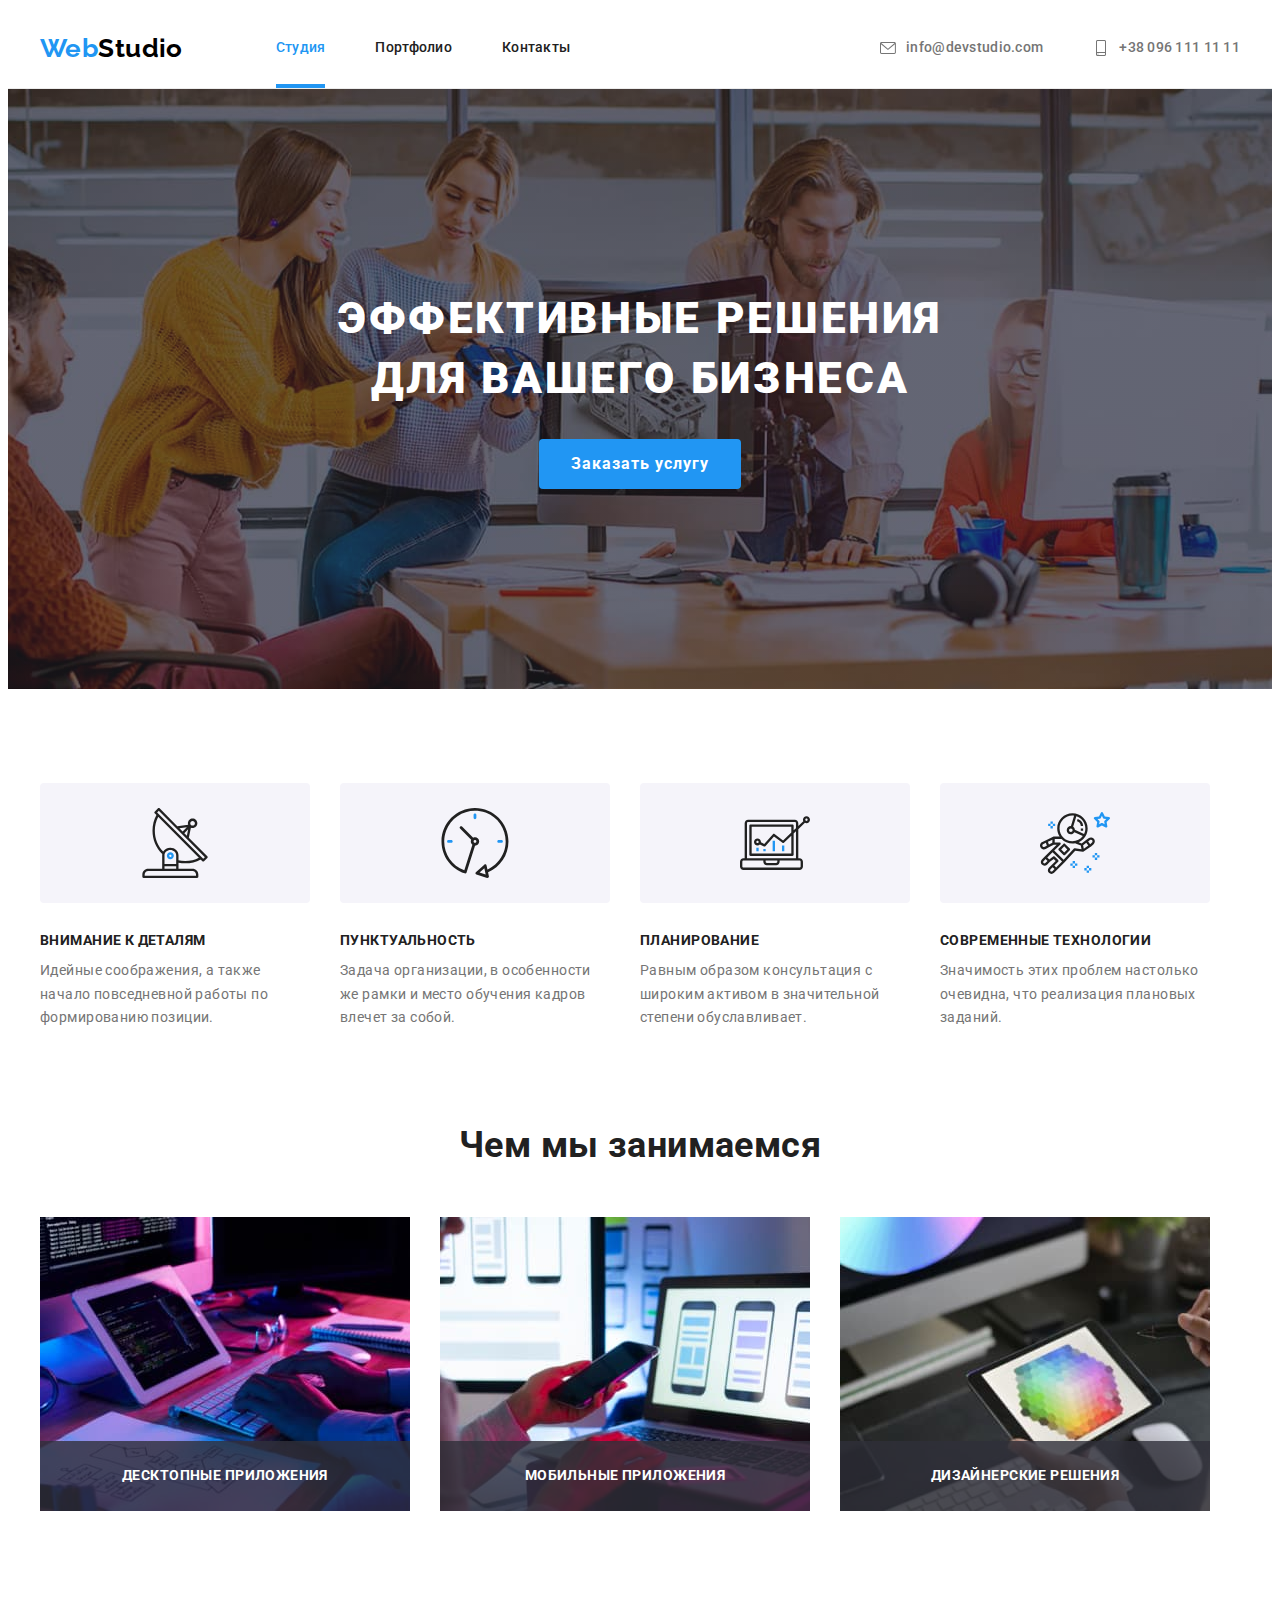
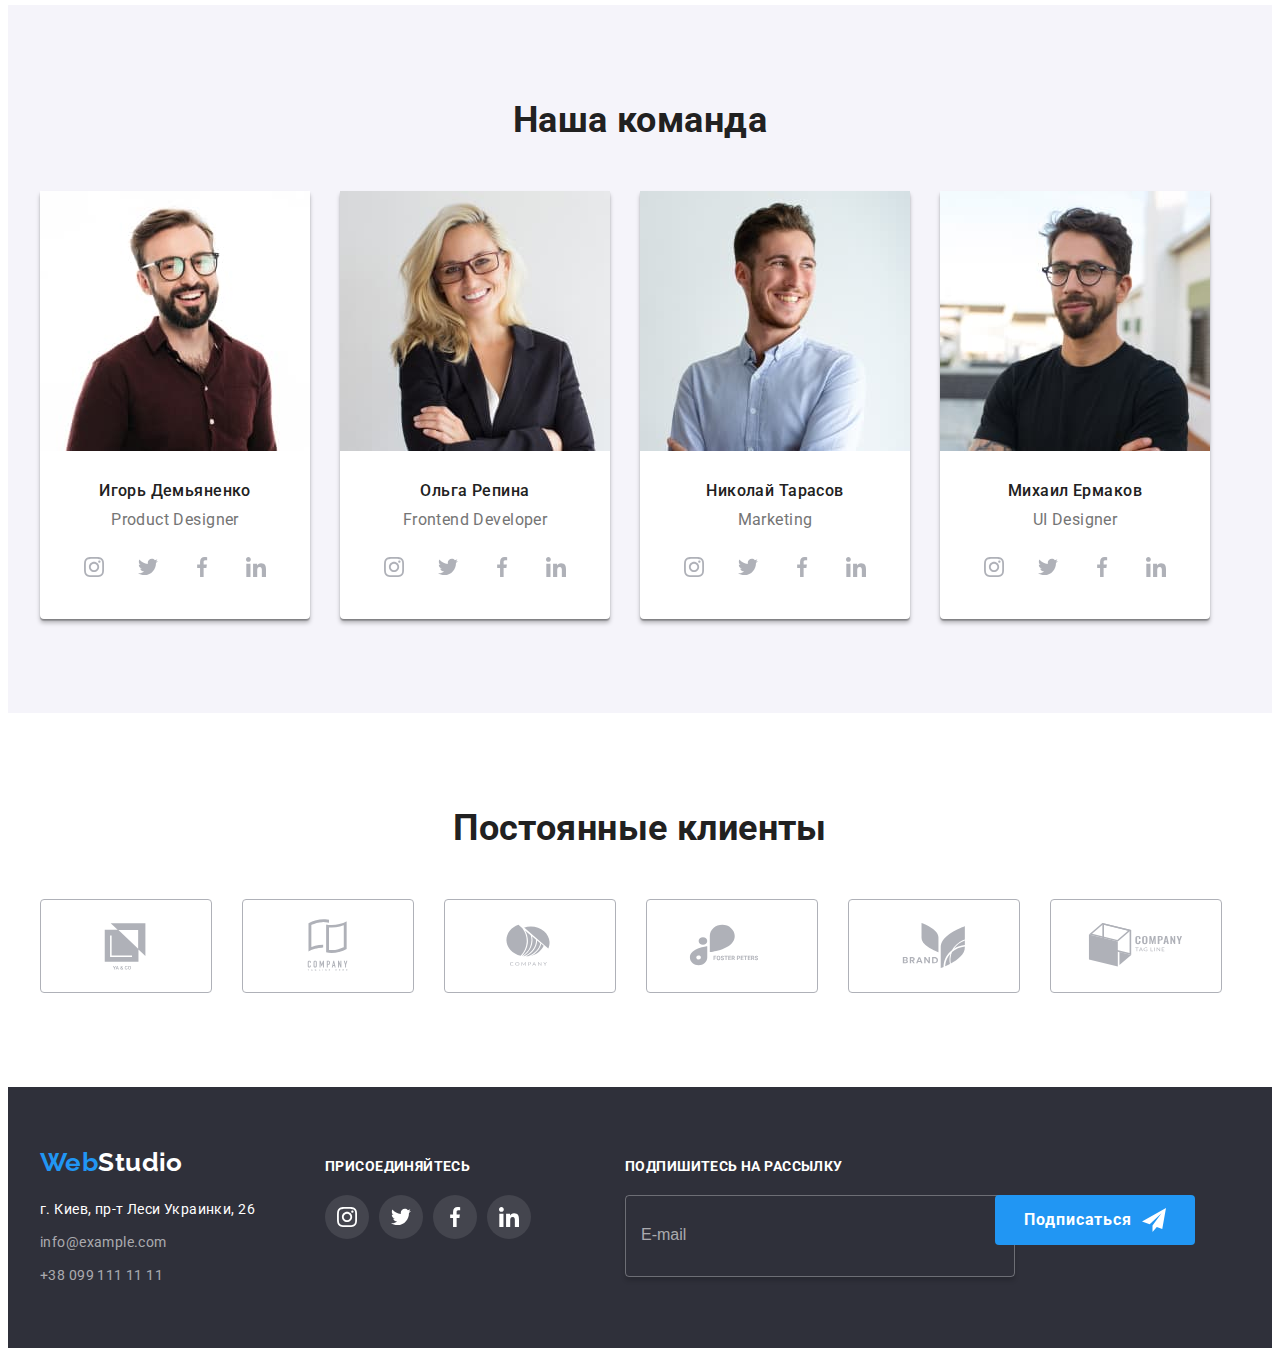
==== index.html @ 40274f31 "Initial commit" ====
<!DOCTYPE html>
<html lang="ru">
  <head>
    <meta charset="UTF-8" />
    <meta http-equiv="X-UA-Compatible" content="IE=edge" />
    <meta name="goit-markup-hw-01" content="homework goit-markup-hw-01" />
    <title>WEBСтудия</title>
    <link rel="preconnect" href="https://fonts.googleapis.com" />
    <link rel="preconnect" href="https://fonts.gstatic.com" crossorigin />
    <link
      rel="stylesheet"
      href="https://cdnjs.cloudflare.com/ajax/libs/modern-normalize/1.1.0/modern-normalize.min.css"
      integrity="sha512-wpPYUAdjBVSE4KJnH1VR1HeZfpl1ub8YT/NKx4PuQ5NmX2tKuGu6U/JRp5y+Y8XG2tV+wKQpNHVUX03MfMFn9Q=="
      crossorigin="anonymous"
      referrerpolicy="no-referrer"
    />
    <link
      href="https://fonts.googleapis.com/css2?family=Raleway:wght@700&family=Roboto:wght@400;500;700;900&display=swap"
      rel="stylesheet"
    />
    <link rel="stylesheet" href="./css/styles.css" />
  </head>

  <body>
    <header class="header page-header--fixed" data-page-header>
      <div class="container">
        <!--navigation link-->
        <nav class="header-nav">
          <a href="./index.html" lang="en" class="brand-link link">
            <span class="brand-text-onehalf">Web</span><span class="brand-text-twohalf">Studio</span>
          </a>
          <ul class="header-list list">
            <li class="header-item">
              <a href="./index.html" class="header-link header-currentlink link">Студия</a>
            </li>
            <li class="header-item">
              <a href="./portfolio.html" class="header-link link">Портфолио</a>
            </li>
            <li class="header-item"><a href="" class="header-link link">Контакты</a></li>
          </ul>
        </nav>
        <ul class="header-contacts-list list">
          <li class="header-contacts-item">
            <a href="mailto:info@devstudio.com" class="header-contact link">
              <svg class="header-contact-icon">
                <use href="./images/icons.svg#icon-envelope"></use>
              </svg>
              info@devstudio.com
            </a>
          </li>
          <li class="header-contacts-item">
            <a href="tel:+380961111111" class="header-contact link"
              ><svg class="header-contact-icon">
                <use href="./images/icons.svg#icon-smartphone"></use>
              </svg>
              +38 096 111 11 11
            </a>
          </li>
        </ul>
      </div>
    </header>

    <main>
      <section class="tagline section">
        <div class="container">
          <h1 class="tagline-title">Эффективные решения для вашего бизнеса</h1>
          <button type="button" class="tagline-btn btn-fixed" data-modal-open>Заказать услугу</button>
        </div>
      </section>
      <section class="strengths section">
        <div class="container">
          <h2 hidden class="strengths-title visually-hidden">Наши качества</h2>
          <ul class="strengths-list list">
            <li class="strengths-item">
              <div class="strengths-accent">
                <svg class="strenghts-icon">
                  <use href="./images/icons.svg#icon-antenna"></use>
                </svg>
              </div>
              <h3 class="strengths-item-title">Внимание к деталям</h3>
              <p class="strengths-item-text">
                Идейные соображения, а также начало повседневной работы по формированию позиции.
              </p>
            </li>
            <li class="strengths-item">
              <div class="strengths-accent">
                <svg class="strenghts-icon">
                  <use href="./images/icons.svg#icon-clock"></use>
                </svg>
              </div>
              <h3 class="strengths-item-title">Пунктуальность</h3>
              <p class="strengths-item-text">
                Задача организации, в особенности же рамки и место обучения кадров влечет за собой.
              </p>
            </li>
            <li class="strengths-item">
              <div class="strengths-accent">
                <svg class="strenghts-icon">
                  <use href="./images/icons.svg#icon-diagram"></use>
                </svg>
              </div>
              <h3 class="strengths-item-title">Планирование</h3>
              <p class="strengths-item-text">
                Равным образом консультация с широким активом в значительной степени обуславливает.
              </p>
            </li>
            <li class="strengths-item">
              <div class="strengths-accent">
                <svg class="strenghts-icon">
                  <use href="./images/icons.svg#icon-astronaut"></use>
                </svg>
              </div>
              <h3 class="strengths-item-title">Современные технологии</h3>
              <p class="strengths-item-text">
                Значимость этих проблем настолько очевидна, что реализация плановых заданий.
              </p>
            </li>
          </ul>
        </div>
      </section>
      <section class="about section">
        <div class="container">
          <h2 class="about-title">Чем мы занимаемся</h2>
          <ul class="about-list list">
            <li class="about-item">
              <img
                src="./images/work-img-1.jpg"
                alt="Пример нашего проекта"
                width="370"
                height="294"
              />
              <p class="about-item-title">Десктопные приложения</p>
            </li>
            <li class="about-item">
              <img
                src="./images/work-img-2.jpg"
                alt="Пример нашего проекта"
                width="370"
                height="294"
              />
              <p class="about-item-title">Мобильные приложения</p>
            </li>
            <li class="about-item">
              <img
                src="./images/work-img-3.jpg"
                alt="Пример нашего проекта"
                width="370"
                height="294"
              />
              <p class="about-item-title">Дизайнерские решения</p>
            </li>
          </ul>
        </div>
      </section>
      <section class="co-worker section">
        <div class="container">
          <h2 class="co-worker-title">Наша команда</h2>
          <ul class="co-worker-list list">
            <li class="co-worker-item">
              <img
                src="./images/command-photo-1.jpg"
                alt="Игорь Демьяненко"
                width="270"
                height="260"
              />
              <div class="co-worker-comment">
                <h3 class="co-worker-item-title">Игорь Демьяненко</h3>
                <p lang="en" class="co-worker-item-text">Product Designer</p>
                <ul class="co-worker-soc-list list">
                  <li class="co-worker-soc-item">
                    <a href="" class="co-worker-soc-link link">
                      <svg class="co-worker-icon" width="20" height="20">
                        <use href="./images/icons.svg#icon-instagram"></use>
                      </svg>
                    </a>
                  </li>
                  <li class="co-worker-soc-item">
                    <a href="" class="co-worker-soc-link link">
                      <svg class="co-worker-icon" width="20" height="20">
                        <use href="./images/icons.svg#icon-twitter"></use>
                      </svg>
                    </a>
                  </li>
                  <li class="co-worker-soc-item">
                    <a href="" class="co-worker-soc-link link">
                      <svg class="co-worker-icon" width="20" height="20">
                        <use href="./images/icons.svg#icon-facebook"></use>
                      </svg>
                    </a>
                  </li>
                  <li class="co-worker-soc-item">
                    <a href="" class="co-worker-soc-link link">
                      <svg class="co-worker-icon" width="20" height="20">
                        <use href="./images/icons.svg#icon-linkedin"></use>
                      </svg>
                    </a>
                  </li>
                </ul>
              </div>
            </li>
            <li class="co-worker-item">
              <img src="./images/command-photo-2.jpg" alt="Ольга Репина" width="270" height="260" />
              <div class="co-worker-comment">
                <h3 class="co-worker-item-title">Ольга Репина</h3>
                <p lang="en" class="co-worker-item-text">Frontend Developer</p>
                <ul class="co-worker-soc-list list">
                  <li class="co-worker-soc-item">
                    <a href="" class="co-worker-soc-link link">
                      <svg class="co-worker-icon" width="20" height="20">
                        <use href="./images/icons.svg#icon-instagram"></use>
                      </svg>
                    </a>
                  </li>
                  <li class="co-worker-soc-item">
                    <a href="" class="co-worker-soc-link link"
                      ><svg class="co-worker-icon" width="20" height="20">
                        <use href="./images/icons.svg#icon-twitter"></use></svg
                    ></a>
                  </li>
                  <li class="co-worker-soc-item">
                    <a href="" class="co-worker-soc-link link"
                      ><svg class="co-worker-icon" width="20" height="20">
                        <use href="./images/icons.svg#icon-facebook"></use></svg
                    ></a>
                  </li>
                  <li class="co-worker-soc-item">
                    <a href="" class="co-worker-soc-link link"
                      ><svg class="co-worker-icon" width="20" height="20">
                        <use href="./images/icons.svg#icon-linkedin"></use></svg
                    ></a>
                  </li>
                </ul>
              </div>
            </li>
            <li class="co-worker-item">
              <img
                src="./images/command-photo-3.jpg"
                alt="Николай Тарасов"
                width="270"
                height="260"
              />
              <div class="co-worker-comment">
                <h3 class="co-worker-item-title">Николай Тарасов</h3>
                <p lang="en" class="co-worker-item-text">Marketing</p>
                <ul class="co-worker-soc-list list">
                  <li class="co-worker-soc-item">
                    <a href="" class="co-worker-soc-link link">
                      <svg class="co-worker-icon" width="20" height="20">
                        <use href="./images/icons.svg#icon-instagram"></use>
                      </svg>
                    </a>
                  </li>
                  <li class="co-worker-soc-item">
                    <a href="" class="co-worker-soc-link link"
                      ><svg class="co-worker-icon" width="20" height="20">
                        <use href="./images/icons.svg#icon-twitter"></use></svg
                    ></a>
                  </li>
                  <li class="co-worker-soc-item">
                    <a href="" class="co-worker-soc-link link"
                      ><svg class="co-worker-icon" width="20" height="20">
                        <use href="./images/icons.svg#icon-facebook"></use></svg
                    ></a>
                  </li>
                  <li class="co-worker-soc-item">
                    <a href="" class="co-worker-soc-link link"
                      ><svg class="co-worker-icon" width="20" height="20">
                        <use href="./images/icons.svg#icon-linkedin"></use></svg
                    ></a>
                  </li>
                </ul>
              </div>
            </li>
            <li class="co-worker-item">
              <img
                src="./images/command-photo-4.jpg"
                alt="Михаил Ермаков"
                width="270"
                height="260"
              />
              <div class="co-worker-comment">
                <h3 class="co-worker-item-title">Михаил Ермаков</h3>
                <p lang="en" class="co-worker-item-text">UI Designer</p>
                <ul class="co-worker-soc-list list">
                  <li class="co-worker-soc-item">
                    <a href="" class="co-worker-soc-link link">
                      <svg class="co-worker-icon" width="20" height="20">
                        <use href="./images/icons.svg#icon-instagram"></use>
                      </svg>
                    </a>
                  </li>
                  <li class="co-worker-soc-item">
                    <a href="" class="co-worker-soc-link link"
                      ><svg class="co-worker-icon" width="20" height="20">
                        <use href="./images/icons.svg#icon-twitter"></use></svg
                    ></a>
                  </li>
                  <li class="co-worker-soc-item">
                    <a href="" class="co-worker-soc-link link"
                      ><svg class="co-worker-icon" width="20" height="20">
                        <use href="./images/icons.svg#icon-facebook"></use></svg
                    ></a>
                  </li>
                  <li class="co-worker-soc-item">
                    <a href="" class="co-worker-soc-link link"
                      ><svg class="co-worker-icon" width="20" height="20">
                        <use href="./images/icons.svg#icon-linkedin"></use></svg
                    ></a>
                  </li>
                </ul>
              </div>
            </li>
          </ul>
        </div>
      </section>
      <section class="partners section">
        <div class="container">
          <h2 class="partners-title">Постоянные клиенты</h2>
          <ul class="partners-list list">
            <li class="partners-item">
              <a href="" class="partners-link link">
                <svg class="partners-icon">
                  <use href="./images/icons.svg#icon-logo-1"></use>
                </svg>
              </a>
            </li>
            <li class="partners-item">
              <a href="" class="partners-link link">
                <svg class="partners-icon">
                  <use href="./images/icons.svg#icon-logo-2"></use>
                </svg>
              </a>
            </li>
            <li class="partners-item">
              <a href="" class="partners-link link">
                <svg class="partners-icon">
                  <use href="./images/icons.svg#icon-logo-3"></use>
                </svg>
              </a>
            </li>
            <li class="partners-item">
              <a href="" class="partners-link link">
                <svg class="partners-icon">
                  <use href="./images/icons.svg#icon-logo-4"></use>
                </svg>
              </a>
            </li>
            <li class="partners-item">
              <a href="" class="partners-link link">
                <svg class="partners-icon" >
                  <use href="./images/icons.svg#icon-logo-5"></use>
                </svg>
              </a>
            </li>
            <li class="partners-item">
              <a href="" class="partners-link link">
                <svg class="partners-icon" >
                  <use href="./images/icons.svg#icon-logo-6"></use>
                </svg>
              </a>
            </li>
          </ul>
        </div>
      </section>
    </main>

    <footer class="footer">
      <div class="container">
        <div class="footer-contacts">
          <a href="./index.html" lang="en" class="footer-brand-link link"
            ><span class="brand-text-onehalf">Web</span
            ><span class="brand-text-twohalf-second">Studio</span></a
          >
          <address class="footer-address">
            <ul class="footer-list list">
              <li class="footer-item">
                <a
                  href="https://goo.gl/maps/UJ2vtWxeUtUVGGgd9"
                  target="_blank"
                  rel="noreferrer nofollow noopener"
                  class="footer-link-geo link"
                  >г. Киев, пр-т Леси Украинки, 26</a
                >
              </li>
              <li class="footer-item">
                <a href="mailto:info@example.com" class="footer-link link">info@example.com</a>
              </li>
              <li class="footer-item">
                <a href="tel:+380991111111" class="footer-link link">+38 099 111 11 11</a>
              </li>
            </ul>
          </address>
        </div>
        <div class="footer-social">
          <h2 class="footer-social-title">Присоединяйтесь</h2>
          <ul class="footer-social-list list">
            <li class="footer-social-item">
              <a href="" class="footer-social-link link">
                <svg class="footer-social-icon" width="20" height="20">
                  <use href="./images/icons.svg#icon-instagram"></use>
                </svg>
              </a>
            </li>
            <li class="footer-social-item">
              <a href="" class="footer-social-link link">
                <svg class="footer-social-icon" width="20" height="20">
                  <use href="./images/icons.svg#icon-twitter"></use>
                </svg>
              </a>
            </li>
            <li class="footer-social-item">
              <a href="" class="footer-social-link link"
                ><svg class="footer-social-icon" width="20" height="20">
                  <use href="./images/icons.svg#icon-facebook"></use>
                </svg>
              </a>
            </li>
            <li class="footer-social-item">
              <a href="" class="footer-social-link link">
                <svg class="footer-social-icon" width="20" height="20">
                  <use href="./images/icons.svg#icon-linkedin"></use>
                </svg>
              </a>
            </li>
          </ul>
        </div>
        <div class="footer-distribution">
          <p class="footer-distribution-title">Подпишитесь на рассылку</p>
          <form  class="footer-distribution-form">
          <label class="footer-distribution-email-text">
            <input type="email" name="add-email-to-distribution" placeholder="E-mail" class="footer-email-input" required>
          </label>
          <button type="submit" class="btn-fixed footer-add-email-btn">
            Подписаться
            <svg class="footer-add-email-icon" width="24" height="24">
              <use href="./images/icons.svg#icon-send"></use>
            </svg>
          </button>
          </form>
        </div>
      </div>
    </footer>
    <div class="backdrop is-hidden" data-modal>
      <div class="modal">
        <button type="button" class="modal-close-btn" data-modal-close>
          <svg class="modal-close-icon" width="18" height="18">
            <use href="./images/icons.svg#icon-close"></use>
          </svg>
        </button>
        <p class="modal-title">Оставьте свои данные, мы вам перезвоним</p>
        <form  class="modal-group-input">
          <label class="modal-label"><p class="modal-label-text">Имя</p><span class="modal-input-centre"><input type="text" name="visitor-name" class="modal-input" required
            ><svg class="modal-input-icon" width="18" height="18">
            <use href="./images/icons.svg#icon-person"></use>
          </svg></span></label>
          <label class="modal-label"><p class="modal-label-text">Телефон</p><span class="modal-input-centre"><input type="tel" name="visitor-tel" class="modal-input" required
            ><svg class="modal-input-icon" width="18" height="18">
            <use href="./images/icons.svg#icon-phone"></use>
          </svg></span></label>
          <label class="modal-label"><p class="modal-label-text">Почта</p><span class="modal-input-centre"><input type="email" name="visitor-email" class="modal-input" required
            ><svg class="modal-input-icon" width="18" height="18">
              <use href="./images/icons.svg#icon-mail"></use>
            </svg></span></label>
          <label class="modal-label" for="modal-comment"><p class="modal-label-text">Комментарий</p></label>
          <textarea name="modal-comment" id="modal-comment" placeholder="Введите текст" class="modal-input modal-textarea"></textarea>
          <label class="modal-label-check"><input type="checkbox" name="visitor-agreement" value="agreement" class="modal-input-chek visually-hidden"><svg class="modal-check-icon" width="16" height="15">
            <use href="./images/icons.svg#icon-check"></use>
          </svg><p class="modal-check-text">Соглашаюсь с рассылкой и принимаю&nbsp;</p><a href="" target="_blank" rel="noreferrer nofollow noopener" title="Условия договора" class="modal-link-agreement link">Условия договора</a></label>
          <button type="submit" class="modal-submit-btn btn-fixed">Отправить</button>
        </form>
      </div>
    </div>
    <script src="./js/modal.js"></script>
  </body>
</html>
---- css/styles.css ----
:root {
  --brand-color-one: #2196f3;
  --brand-color-two: #000000;
  --brand-second-color-two: #ffffff;
  --main-color: #212121;
  --second-color: #757575;
  --accent-color: #2196f3;
  --main-backgroundcolor: #ffffff;
  --second-backgroundcolor: #e5e5e5;
  --accent-backgroundcolor: #f5f4fa;
  --tagline-backgroundcolor: #2f303a;
  --tagline-color: #ffffff;
  --btn-text-color: #ffffff;
  --btn-accent-backgroundcolor: #188ce8;
  --section-padding: 30px;
  --typical-distance: 30px;
  --margin-section: 215px;
}

body {
  font-family: 'Roboto', sans-serif;
  font-size: 14px;
  letter-spacing: 0.03em;
  color: var(--main-color);
  background-color: var(--main-backgroundcolor);
}

a:focus,
button:focus {
  outline-color: var(--accent-color);
}

address {
  font-style: normal;
}

h1,
h2,
h3,
h4,
h5,
h6,
p {
  margin: 0;
}

img {
  display: block;
  max-width: 100%;
  height: auto;
}

.list {
  margin: 0;
  padding-left: 0;
  list-style: none;
}

.link {
  text-decoration: none;
  color: inherit;
}
.link::visited {
  text-decoration: none;
}

.section {
  padding-bottom: 94px;
}

.container {
  width: 1200px;
  padding: 0 15px;
  margin: 0 auto;
}

.visually-hidden {
  position: absolute;
  width: 1px;
  height: 1px;
  margin: -1px;
  border: 0;
  padding: 0;
  white-space: nowrap;
  clip-path: inset(100%);
  clip: rect(0 0 0 0);
  overflow: hidden;
}

/* -------------BRAND----------- */

.brand-link {
  font-family: 'Raleway';
  font-weight: 700;
  font-size: 26px;
  line-height: 1.19;

  padding-top: 25px;
  padding-bottom: 25px;
  margin-right: 93px;
}

.brand-text-onehalf {
  color: var(--brand-color-one);
}

.brand-text-twohalf {
  color: var(--brand-color-two);
}
.brand-text-twohalf-second {
  color: var(--brand-second-color-two);
}

.footer-brand-link {
  font-family: 'Raleway';
  font-weight: 700;
  font-size: 26px;
  line-height: 1.19;
}

.btn-fixed {
  min-width: 200px;
  height: 50px;

  font-family: inherit;
  font-weight: 700;
  font-size: 16px;
  line-height: 1.88;
  display: block;
  align-items: center;
  text-align: center;
  letter-spacing: 0.06em;

  border: none;
  border-radius: 4px;

  color: var(--btn-text-color);
  background-color: var(--accent-color);
  cursor: pointer; 
}
/* -------------HEADER----------- */

.header {
  background-color: var(--main-backgroundcolor);
  border-bottom: 1px solid #ececec;
  height: 80px;
}

.header .container {
  display: flex;
  align-content: center;
  justify-content: space-between;
}

.header-nav {
  display: flex;
  align-content: center;
  height: 80px;
}

.header-list {
  display: flex;
  margin: 0 auto;
}

.header-item {
  display: flex;
  align-content: center;
}

.header-item:not(:last-child) {
  margin-right: 50px;
}

.header-contacts-list {
  display: flex;
  align-content: center;
}

.header-contacts-item {
  display: flex;
  align-content: center;
  color: var(--second-color);
}

.header-contacts-item:not(:last-child) {
  margin-right: 50px;
}

.header-link {
  font-family: 'Roboto';
  font-style: normal;
  font-weight: 500;
  line-height: 1.14;
  letter-spacing: 0.02em;
  color: var(--main-color);
  padding-top: 32px;
  padding-bottom: 28px;
  transition: color 250ms cubic-bezier(0.4, 0, 0.2, 1);
}

.header-currentlink {
  display: flex;
  flex-direction: column;
  color: var(--accent-color);
  border-bottom: 4px solid var(--accent-color);
}

/* .header-currentlink::after {
  content: "";
  height: 4px;
  width: 100%;
  background-color: var(--accent-color);
} */


.header-link:hover,
.header-link:focus {
  color: var(--accent-color);
}

.header-contact {
  font-family: 'Roboto';
  font-style: normal;
  font-weight: 500;
  line-height: 1.14;
  letter-spacing: 0.02em;
  color: var(--second-color);
  padding-top: 32px;
  padding-bottom: 32px;
  display: flex;
  align-items: center;
  gap: 10px;
  transition: color 250ms cubic-bezier(0.4, 0, 0.2, 1);
}

.header-contact-icon {
  fill: currentColor;
  width: 16px;
  height: 16px;
}

.header-contact:hover,
.header-contact:focus {
  color: var(--accent-color);
}

/* -------------TAGLINE----------- */

.tagline {
  background-color: var(--tagline-backgroundcolor);
  background-image: linear-gradient(rgba(47, 48, 58, 0.4), rgba(47, 48, 58, 0.4)),
    url(../images/home.jpg);
  background-repeat: no-repeat;
  background-position: center;
  background-size: cover;
  max-width: 1600px;
  max-height: 600px;
  margin: 0 auto;
  padding: 200px 0;
}

.tagline-title {
  font-weight: 900;
  font-size: 44px;
  line-height: 1.36;
  text-align: center;
  letter-spacing: 0.06em;
  text-transform: uppercase;
  color: var(--tagline-color);
  max-width: 700px;

  margin-left: auto;
  margin-right: auto;
  margin-bottom: var(--typical-distance);
}

.tagline-btn {

  padding: 10px 32px;

  margin: 0 auto;

  transition: background-color 250ms cubic-bezier(0.4, 0, 0.2, 1);
}

.tagline-btn:hover,
.tagline-btn:focus {
  background-color: var(--btn-accent-backgroundcolor);
}
/* -------------STRENGTHS----------- */

.strengths {
  padding-top: 94px;
}

.strengths-list {
  display: flex;
  justify-content: center;
}

.strengths-item:not(:last-child) {
  margin-right: var(--typical-distance);
  max-width: 270px;
}

.strengths-accent {
  border-radius: 4px;
  border: none;
  background-color: var(--accent-backgroundcolor);
  width: 270px;
  height: 120px;
  margin-bottom: var(--typical-distance);
  display: flex;
  align-items: center;
  justify-content: center;
}

.strenghts-icon {
  width: 70px;
  height: 70px;
}

.strengths-item-title {
  font-weight: 700;
  font-size: 14px;
  line-height: 1.14;
  text-transform: uppercase;
  color: var(--main-color);
  margin-bottom: 10px;
}
.strengths-item-text {
  font-size: 14px;
  line-height: 1.71;
  color: var(--second-color);
}

/* -------------ABOUT----------- */

.about-title {
  font-weight: 700;
  font-size: 36px;
  line-height: 1.17;
  text-align: center;
  color: var(--main-color);
  margin-bottom: 50px;
}

.about-list {
  display: flex;
}

.about-item:not(:last-child) {
  margin-right: var(--typical-distance);
}

.about-item {
  position: relative;
}

.about-item-title {
  font-weight: 700;
  line-height: 1.14;
  text-align: center;
  text-transform: uppercase;

  color: #ffffff;
  width: 100%;
  height: 70px;
  background-color: rgba(47, 48, 58, 0.8);

  display: flex;
  align-items: center;
  justify-content: center;

  position: absolute;
  bottom: 0;
}

/* -------------co-worker----------- */
.co-worker {
  background-color: var(--accent-backgroundcolor);
  padding: 94px 0;
}

.co-worker-item {
  width: 270px;
  height: 428px;
}

.co-worker-comment {
  padding-top: var(--typical-distance);
  padding-bottom: var(--typical-distance);
}

.co-worker-item-title {
  font-weight: 500;
  font-size: 16px;
  line-height: 1.19;
  text-align: center;
  color: var(--main-color);
  margin-bottom: 10px;
}

.co-worker-item-text {
  font-size: 16px;
  line-height: 1.19;
  text-align: center;
  color: var(--second-color);
  margin-bottom: 16px;
}

.co-worker-title {
  font-weight: 700;
  font-size: 36px;
  line-height: 1.17;
  text-align: center;
  color: var(--main-color);
  margin-bottom: 50px;
}

.co-worker-list {
  display: flex;
}

.co-worker-item {
  background-color: var(--main-backgroundcolor);
  border-radius: 0px 0px 4px 4px;
  box-shadow: 0px 4px 4px rgba(0, 0, 0, 0.25), 0px 1px 1px rgba(0, 0, 0, 0.14),
    0px 2px 1px rgba(0, 0, 0, 0.2);
}

.co-worker-item:not(:last-child) {
  margin-right: var(--typical-distance);
}

.co-worker-soc-list {
  display: flex;
  justify-content: center;
  background-color: var(--main-backgroundcolor);
}

.co-worker-soc-item {
  width: 44px;
  height: 44px;
  border-radius: 50%;
  color: #afb1b8;
  background-color: var(--main-backgroundcolor);
  margin-left: 10px;
  transition: color 250ms cubic-bezier(0.4, 0, 0.2, 1),
    background-color 250ms cubic-bezier(0.4, 0, 0.2, 1);
}

.co-worker-soc-item:first-child {
  margin-left: 0;
}

.co-worker-soc-item:hover,
.co-worker-soc-item:focus {
  background-color: var(--accent-color);
  color: #ffffff;
}

.co-worker-soc-link {
  display: flex;
  align-items: center;
  justify-content: center;
  width: 100%;
  height: 100%;
  color: currentColor;
}

.co-worker-icon {
  fill: currentColor;
}

/* -------------partners----------- */
.partners {
  padding: 94px 0;
}

.partners-title {
  font-weight: 700;
  font-size: 36px;
  line-height: 1.17;
  text-align: center;
  color: var(--main-color);
  margin-bottom: 50px;
}

.partners-list {
  display: flex;
}

.partners-item {
  margin-left: 30px;
}

.partners-item:first-child {
  margin-left: 0;
}

.partners-link {
  display: flex;
  align-items: center;
  justify-content: center;

  width: 170px;
  height: 92px;
  border: 1px solid #afb1b8;
  border-radius: 4px;
  color: #afb1b8;

  transition: color 250ms cubic-bezier(0.4, 0, 0.2, 1),
    border-color 250ms cubic-bezier(0.4, 0, 0.2, 1);
}

.partners-link:focus,
.partners-link:hover {
  color: var(--accent-color);
  border-color: var(--accent-color);
}


.partners-icon {
  fill: currentColor;
  width: 106px;
  height: 60px;
}

/* -------------FILTER----------- */
.portfolio {
  padding-top: 94px;
}

.filter-list {
  display: flex;
  justify-content: center;
  margin-bottom: 50px;
}

.filter-item:not(:last-child) {
  margin-right: 8px;
}

.filter-button {
  font-family: inherit;
  font-weight: 500;
  font-size: 16px;
  line-height: 1.62;
  text-align: center;
  letter-spacing: 0.03em;
  color: var(--main-color);
  background-color: var(--accent-backgroundcolor);
  cursor: pointer;
  border: none;
  border-radius: 4px;
  padding: 6px 22px;
  transition: color 250ms cubic-bezier(0.4, 0, 0.2, 1),
    background-color 250ms cubic-bezier(0.4, 0, 0.2, 1),
    box-shadow 250ms cubic-bezier(0.4, 0, 0.2, 1);
}

.filter-button:hover,
.filter-button:focus {
  color: var(--btn-text-color);
  background-color: var(--accent-color);
  box-shadow: 0px 3px 1px rgba(0, 0, 0, 0.1), 0px 1px 2px rgba(0, 0, 0, 0.08),
    0px 2px 2px rgba(0, 0, 0, 0.12);
}


/* -------------GALLERY----------- */

.gallery-list {
  display: flex;
  flex-wrap: wrap;
  margin: -15px;
  border-top: none;
}

.gallery-item {
  flex-basis: calc(100% / 3 - var(--typical-distance));
  margin: calc(var(--typical-distance) / 2);
}

.gallery-link {
  box-shadow: none;
  display: block;
  transition: box-shadow 250ms cubic-bezier(0.4, 0, 0.2, 1);
}

.gallery-link:hover,
.gallery-link:focus {
  box-shadow: 0px 1px 1px rgba(0, 0, 0, 0.12), 0px 4px 4px rgba(0, 0, 0, 0.06),
    1px 4px 6px rgba(0, 0, 0, 0.16);
}

.gallery-item-content {
  padding: 20px 24px;
  border: 1px solid #eeeeee;
  border-top: none;
}

.gallery-item-title {
  font-weight: 700;
  font-size: 18px;
  line-height: 2;
  letter-spacing: 0.06em;
  color: var(--main-color);
  margin-bottom: 4px;
}

.gallery-item-text {
  font-size: 16px;
  line-height: 1.88;
  color: var(--second-color);
}

.gallery-item-slide {
  position: relative;
  overflow: hidden;
}

.gallery-item-about {
  font-size: 18px;
  line-height: 1.56;
  color: #ffffff;
  background-color: rgba(33, 150, 243, 0.9);
  position: absolute;
  top: 0;
  height: 100%;
  overflow: auto;
  padding: 63px 24px;
  transform: translateY(100%);
  transition: transform 250ms cubic-bezier(0.4, 0, 0.2, 1);
}

.gallery-link:focus .gallery-item-about,
.gallery-link:hover .gallery-item-about {
  transform: translateY(0%);
}

.gallery-item-about::-webkit-scrollbar {
  width: 4px;
}

.gallery-item-about::-webkit-scrollbar-track {
  box-shadow: inset 0 0 6px rgba(0, 0, 0, 0.3);
}

.gallery-item-about::-webkit-scrollbar-thumb {
  background-color: rgb(33, 100, 255);
  outline: 1px solid slategrey;
}

/* -------------FOOTER----------- */

.footer {
  background-color: var(--tagline-backgroundcolor);
  padding-top: 60px;
  padding-bottom: 60px;
}

.footer-brand-link {
  display: block;
  margin-bottom: 20px;
}

.footer-item:not(:last-child) {
  margin-bottom: 9px;
}

.footer-link-geo {
  line-height: 1.71;
  color: var(--tagline-color);
  transition: color 250ms cubic-bezier(0.4, 0, 0.2, 1);
}
.footer-link {
  line-height: 1.71;
  color: rgba(255, 255, 255, 0.6);
  transition: color 250ms cubic-bezier(0.4, 0, 0.2, 1);
}

.footer-link:hover,
.footer-link:focus,
.footer-link-geo:hover,
.footer-link-geo:focus {
  color: var(--accent-color);
}

.footer .container {
  display: flex;
  align-items: baseline;
}

.footer-social {
  margin-left: 70px;
  margin-right: 94px;
}

.footer-social-title {
  font-weight: 700;
  font-size: 14px;
  line-height: 1.14;
  text-transform: uppercase;
  color: #ffffff;
  margin-bottom: 20px;
}

.footer-social-list {
  display: flex;
  justify-content: center;
}

.footer-social-item {
  margin-left: 10px;
}

.footer-social-item:first-child {
  margin-left: 0;
}

.footer-social-link {
  display: flex;
  align-items: center;
  justify-content: center;
  width: 44px;
  height: 44px;
  border-radius: 50%;
  color: #ffffff;
  background-color: rgba(255, 255, 255, 0.1);
  transition: background-color 250ms cubic-bezier(0.4, 0, 0.2, 1);
}

.footer-social-link:hover,
.footer-social-link:focus {
  background-color: var(--accent-color);
}


.footer-social-icon {
  fill: currentColor;
}

.footer-distribution {
  width: 570px;
}

.footer-distribution-title {
  font-weight: 700;
  font-size: 14px;
  line-height: 1.14;
  text-transform: uppercase;
  color: #ffffff;
  margin-bottom: 20px;
}

.footer-distribution-form {
  display: flex;
  justify-content: space-between;
}

.footer-distribution-email-text {
  margin-right: 12px;
  width: 100%;
}

.footer-email-input {
  height: 50px;
  width: 100%;
  background-color: transparent;
  border: 1px solid rgba(255, 255, 255, 0.3);
  box-shadow: 0px 4px 4px rgba(0, 0, 0, 0.15);
  border-radius: 4px;
  padding: 15px;
  color: var(--main-backgroundcolor);
}

.footer-email-input::placeholder {
  font-size: 16px;
  line-height: 1.25;
  color: rgba(255, 255, 255, 0.6);
}

.footer-add-email-btn {
  display: flex;
  align-items: center;
  justify-content: center;
  margin: 0 auto;
  transition: background-color 250ms cubic-bezier(0.4, 0, 0.2, 1);
}

.footer-add-email-btn:hover,
.footer-add-email-btn:focus {
  background-color: var(--btn-accent-backgroundcolor);
}

.footer-add-email-icon {
  fill: currentColor;
  margin-left: 10px;
}

/*-------------MODAL----------*/

.backdrop {
  position: fixed;
  top: 0;
  left: 0;
  width: 100%;
  height: 100%;
  background-color: rgba(25, 28, 38, 0.252);
  transition: opacity 250ms cubic-bezier(0.4, 0, 0.2, 1),
    visibility 250ms cubic-bezier(0.4, 0, 0.2, 1);
  
}

.backdrop.is-hidden .modal {
  transform: scale(0) rotate(-360deg);
}

.modal {
  position: absolute;
  top: calc( ( 100% - 581px )  / 2 );
  left: calc( ( 100% - 528px )  / 2 );
  min-width: 528px;
  min-height: 581px;
  background-color: #ffffff;
  border-radius: 4px;

  transform: scale(1) rotate(0);
  transition: transform 250ms cubic-bezier(0.4, 0, 0.2, 1);

  padding: 40px;

}

.modal-close-btn {
  position: absolute;
  right: 8px;
  top: 8px;
  width: 30px;
  height: 30px;
  border: 1px solid #999999;
  border-radius: 50%;
  background-color: transparent;
  display: flex;
  align-items: center;
  justify-content: center;
  color: #000000;
}

.modal-close-icon {
  fill: currentColor;
  transition: 
    fill 250ms cubic-bezier(0.4, 0, 0.2, 1);    
}

.modal-close-btn:hover,
.modal-close-btn:focus {
  cursor: pointer;
  color: var(--btn-accent-backgroundcolor);
}

.modal-title {
  font-weight: 700;
  font-size: 20px;
  line-height: calc(23 / 20);
  text-align: center;
  color: var(--main-color);
  margin-bottom: 12px;
}

.modal-group-input {
 display: flex;
 flex-direction: column; 
}

.modal-label {
  font-size: 12px;
  line-height: 1.17;
  letter-spacing: 0.01em;
  color: #757575;
  margin-bottom: 4px;
}

.modal-input-centre {
  position: relative;
  padding: 12px 0px;
  margin-bottom: 10px;
}

.modal-input-icon {
  position: absolute;
  left: 12px;
  top: 50%;
  transform: translateY(-50%);

  fill: var(--main-color);
  transition: 
    fill 250ms cubic-bezier(0.4, 0, 0.2, 1); 
  z-index: -1; 
}

.modal-label-text {
  margin-bottom: 4px;
}


.modal-input {
  height: 40px;
  width: 100%;
  background-color: transparent;
  border: 1px solid rgba(33, 33, 33, 0.2);
  border-radius: 4px;
  padding-left: 42px;
  outline-color:inherit;
  transition: 
    color 250ms cubic-bezier(0.4, 0, 0.2, 1),
    border 250ms cubic-bezier(0.4, 0, 0.2, 1);
 
}

.modal-input::placeholder {
  color: rgba(117, 117, 117, 0.5);
}

.modal-input:hover,
.modal-input:focus {
  border: 1px solid var(--accent-color);
}

.modal-input:focus {
  outline-color: var(--accent-color);
}

.modal-input:hover~.modal-input-icon,
.modal-input:focus~.modal-input-icon {
  fill: var(--accent-color);
}

.modal-textarea {
  width: 100%;
  height: 120px;
  resize: none;
  padding: 12px 16px;
  margin-bottom: 20px;
}

.modal-label-check {
  display: flex;
  align-items: center;
  justify-content: center;
  margin-bottom: 30px;
}

.modal-check-icon {
  margin-right: 7px;
  fill: transparent;
  border: 1px solid var(--main-color);
  border-radius: 2px;
  transition: 
    background-color 250ms cubic-bezier(0.4, 0, 0.2, 1),
    fill 250ms cubic-bezier(0.4, 0, 0.2, 1),
    border 250ms cubic-bezier(0.4, 0, 0.2, 1);
}

/* .modal-input-chek {
  position: absolute;
  z-index: -9999;
  opacity: 0;
} */

.modal-input-chek:checked~.modal-check-icon {
  fill: var(--main-backgroundcolor);
  background-color: var(--accent-color);
  border: none;
}

.modal-check-text {
  font-size: 14px;
  line-height: 1.71;
  color: var(--second-color);
}

.modal-link-agreement {
  font-size: 14px;
  line-height: 1.71;
  text-decoration-line: underline;
  color: var(--accent-color);
  margin-left: 5px;
}

.modal-submit-btn {
  display: flex;
  align-items: center;
  justify-content: center;
  margin: 0 auto;
  transition: background-color 250ms cubic-bezier(0.4, 0, 0.2, 1);
}

.modal-submit-btn:hover,
.modal-submit-btn:focus {
  background-color: var(--btn-accent-backgroundcolor);
}


.is-hidden {
  opacity: 0;
  visibility: hidden;
  pointer-events: none;
}

.no-scroll {
  overflow: hidden;
  padding-right: 17px;
}
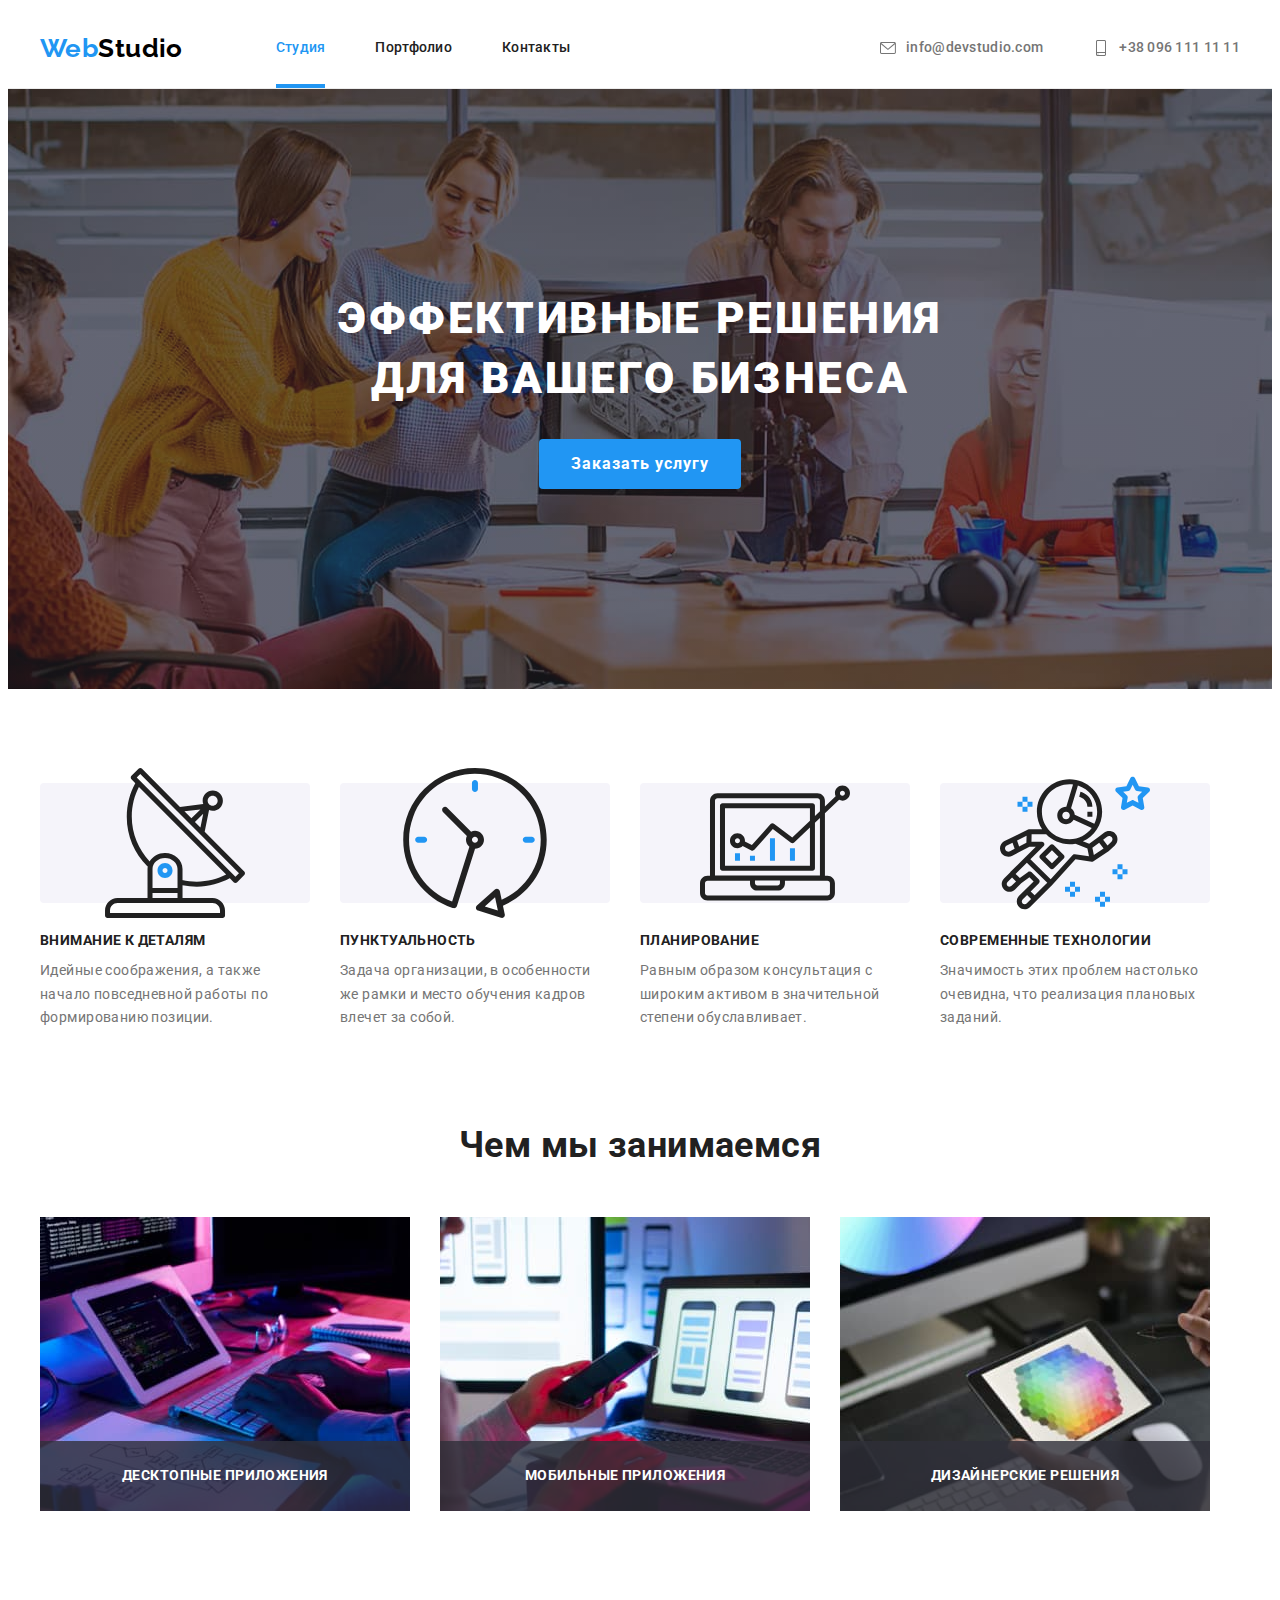
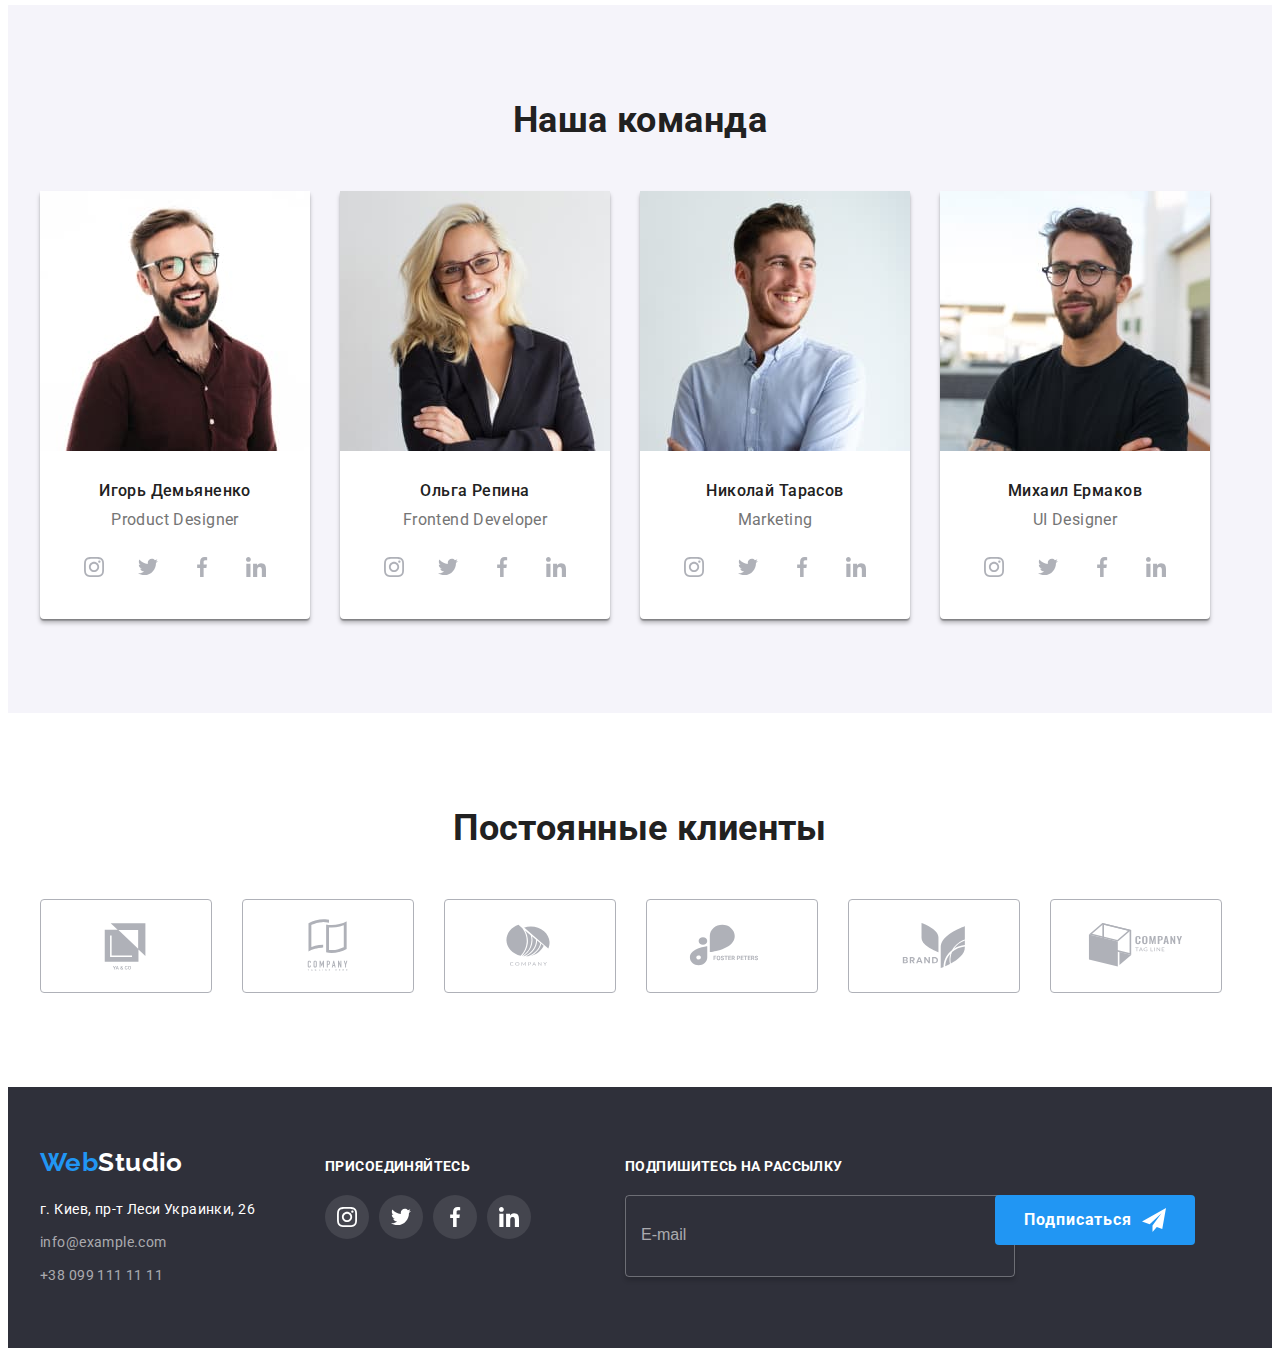
==== commit 28eee99a: "sass" ====
--- a/index.html
+++ b/index.html
@@ -18,8 +18,8 @@
       href="https://fonts.googleapis.com/css2?family=Raleway:wght@700&family=Roboto:wght@400;500;700;900&display=swap"
       rel="stylesheet"
     />
-    <link rel="stylesheet" href="./css/styles.css" />
-  </head>
+    <link rel="stylesheet" href="./css/main.min.css" />
+</head>
 
   <body>
     <header class="header page-header--fixed" data-page-header>
--- a/css/main.min.css
+++ b/css/main.min.css
@@ -0,0 +1 @@
+:root{--brand-color-one: #2196f3;--brand-color-two: #000000;--brand-second-color-two: #ffffff;--main-color: #212121;--second-color: #757575;--accent-color: #2196f3;--main-backgroundcolor: #ffffff;--second-backgroundcolor: #e5e5e5;--accent-backgroundcolor: #f5f4fa;--tagline-backgroundcolor: #2f303a;--tagline-color: #ffffff;--btn-text-color: #ffffff;--btn-accent-backgroundcolor: #188ce8;--section-padding: 30px;--typical-distance: 30px;--margin-section: 215px}body{font-family:"Roboto",sans-serif;font-size:14px;letter-spacing:.03em;color:var(--main-color);background-color:var(--main-backgroundcolor)}a:focus,button:focus{outline-color:var(--accent-color)}address{font-style:normal}h1,h2,h3,h4,h5,h6,p{margin:0}img{display:block;max-width:100%;height:auto}.list{margin:0;padding-left:0;list-style:none}.link{text-decoration:none;color:inherit}.link::visited{text-decoration:none}.section{padding-bottom:94px}.container{width:1200px;padding:0 15px;margin:0 auto}.visually-hidden{position:absolute;width:1px;height:1px;margin:-1px;border:0;padding:0;white-space:nowrap;clip-path:inset(100%);clip:rect(0 0 0 0);overflow:hidden}.btn-fixed{min-width:200px;height:50px;font-family:inherit;font-weight:700;font-size:16px;line-height:1.88;display:block;align-items:center;text-align:center;letter-spacing:.06em;border:none;border-radius:4px;color:var(--btn-text-color);background-color:var(--accent-color);cursor:pointer}.is-hidden{opacity:0;visibility:hidden;pointer-events:none}.no-scroll{overflow:hidden;padding-right:17px}.brand-link{font-family:"Raleway";font-weight:700;font-size:26px;line-height:1.19;padding-top:25px;padding-bottom:25px;margin-right:93px}.brand-text-onehalf{color:var(--brand-color-one)}.brand-text-twohalf{color:var(--brand-color-two)}.brand-text-twohalf-second{color:var(--brand-second-color-two)}.footer-brand-link{font-family:"Raleway";font-weight:700;font-size:26px;line-height:1.19}.header{background-color:var(--main-backgroundcolor);border-bottom:1px solid #ececec;height:80px}.header-nav{display:flex;align-content:center;height:80px}.header-list{display:flex;margin:0 auto}.header-item{display:flex;align-content:center}.header-item:not(:last-child){margin-right:50px}.header-contacts-list{display:flex;align-content:center}.header-contacts-item{display:flex;align-content:center;color:var(--second-color)}.header-contacts-item:not(:last-child){margin-right:50px}.header-link{font-family:"Roboto";font-style:normal;font-weight:500;line-height:1.14;letter-spacing:.02em;color:var(--main-color);padding-top:32px;padding-bottom:28px;transition:color 250ms cubic-bezier(0.4, 0, 0.2, 1)}.header-link:hover,.header-link:focus{color:var(--accent-color)}.header-currentlink{display:flex;flex-direction:column;color:var(--accent-color);border-bottom:4px solid var(--accent-color)}.header-contact{font-family:"Roboto";font-style:normal;font-weight:500;line-height:1.14;letter-spacing:.02em;color:var(--second-color);padding-top:32px;padding-bottom:32px;display:flex;align-items:center;gap:10px;transition:color 250ms cubic-bezier(0.4, 0, 0.2, 1)}.header-contact-icon{fill:currentColor;width:16px;height:16px}.header-contact:hover,.header-contact:focus{color:var(--accent-color)}.header .container{display:flex;align-content:center;justify-content:space-between}.tagline{background-color:var(--tagline-backgroundcolor);background-image:linear-gradient(rgba(47, 48, 58, 0.4), rgba(47, 48, 58, 0.4)),url(../images/home.jpg);background-repeat:no-repeat;background-position:center;background-size:cover;max-width:1600px;max-height:600px;margin:0 auto;padding:200px 0}.tagline-title{font-weight:900;font-size:44px;line-height:1.36;text-align:center;letter-spacing:.06em;text-transform:uppercase;color:var(--tagline-color);max-width:700px;margin-left:auto;margin-right:auto;margin-bottom:var(--typical-distance)}.tagline-btn{padding:10px 32px;margin:0 auto;transition:background-color 250ms cubic-bezier(0.4, 0, 0.2, 1)}.tagline-btn:hover,.tagline-btn:focus{background-color:var(--btn-accent-backgroundcolor)}.strengths{padding-top:94px}.strengths-list{display:flex;justify-content:center}.strengths-item:not(:last-child){margin-right:var(--typical-distance);max-width:270px}.strengths-accent{border-radius:4px;border:none;background-color:var(--accent-backgroundcolor);width:270px;height:120px;margin-bottom:var(--typical-distance);display:flex;align-items:center;justify-content:center}.strengths-icon{width:70px;height:70px}.strengths-item-title{font-weight:700;font-size:14px;line-height:1.14;text-transform:uppercase;color:var(--main-color);margin-bottom:10px}.strengths-item-text{font-size:14px;line-height:1.71;color:var(--second-color)}.about-title{font-weight:700;font-size:36px;line-height:1.17;text-align:center;color:var(--main-color);margin-bottom:50px}.about-list{display:flex}.about-item{position:relative}.about-item:not(:last-child){margin-right:var(--typical-distance)}.about-item-title{font-weight:700;line-height:1.14;text-align:center;text-transform:uppercase;color:#fff;width:100%;height:70px;background-color:rgba(47,48,58,.8);display:flex;align-items:center;justify-content:center;position:absolute;bottom:0}.co-worker{background-color:var(--accent-backgroundcolor);padding:94px 0}.co-worker-item{width:270px;height:428px;background-color:var(--main-backgroundcolor);border-radius:0px 0px 4px 4px;box-shadow:0px 4px 4px rgba(0,0,0,.25),0px 1px 1px rgba(0,0,0,.14),0px 2px 1px rgba(0,0,0,.2)}.co-worker-item:not(:last-child){margin-right:var(--typical-distance)}.co-worker-item-title{font-weight:500;font-size:16px;line-height:1.19;text-align:center;color:var(--main-color);margin-bottom:10px}.co-worker-item-text{font-size:16px;line-height:1.19;text-align:center;color:var(--second-color);margin-bottom:16px}.co-worker-comment{padding-top:var(--typical-distance);padding-bottom:var(--typical-distance)}.co-worker-title{font-weight:700;font-size:36px;line-height:1.17;text-align:center;color:var(--main-color);margin-bottom:50px}.co-worker-list{display:flex}.co-worker-soc-list{display:flex;justify-content:center;background-color:var(--main-backgroundcolor)}.co-worker-soc-item{width:44px;height:44px;border-radius:50%;color:#afb1b8;background-color:var(--main-backgroundcolor);margin-left:10px;transition:color 250ms cubic-bezier(0.4, 0, 0.2, 1),background-color 250ms cubic-bezier(0.4, 0, 0.2, 1)}.co-worker-soc-item:first-child{margin-left:0}.co-worker-soc-item:hover,.co-worker-soc-item:focus{background-color:var(--accent-color);color:#fff}.co-worker-soc-link{display:flex;align-items:center;justify-content:center;width:100%;height:100%;color:currentColor}.co-worker-icon{fill:currentColor}.partners{padding:94px 0}.partners-title{font-weight:700;font-size:36px;line-height:1.17;text-align:center;color:var(--main-color);margin-bottom:50px}.partners-list{display:flex}.partners-item{margin-left:30px}.partners-item:first-child{margin-left:0}.partners-link{display:flex;align-items:center;justify-content:center;width:170px;height:92px;border:1px solid #afb1b8;border-radius:4px;color:#afb1b8;transition:color 250ms cubic-bezier(0.4, 0, 0.2, 1),border-color 250ms cubic-bezier(0.4, 0, 0.2, 1)}.partners-link:focus,.partners-link:hover{color:var(--accent-color);border-color:var(--accent-color)}.partners-icon{fill:currentColor;width:106px;height:60px}.portfolio{padding-top:94px}.filter-list{display:flex;justify-content:center;margin-bottom:50px}.filter-item:not(:last-child){margin-right:8px}.filter-button{font-family:inherit;font-weight:500;font-size:16px;line-height:1.62;text-align:center;letter-spacing:.03em;color:var(--main-color);background-color:var(--accent-backgroundcolor);cursor:pointer;border:none;border-radius:4px;padding:6px 22px;transition:color 250ms cubic-bezier(0.4, 0, 0.2, 1),background-color 250ms cubic-bezier(0.4, 0, 0.2, 1),box-shadow 250ms cubic-bezier(0.4, 0, 0.2, 1)}.filter-button:hover,.filter-button:focus{color:var(--btn-text-color);background-color:var(--accent-color);box-shadow:0px 3px 1px rgba(0,0,0,.1),0px 1px 2px rgba(0,0,0,.08),0px 2px 2px rgba(0,0,0,.12)}.gallery-list{display:flex;flex-wrap:wrap;margin:-15px;border-top:none}.gallery-link{box-shadow:none;display:block;transition:box-shadow 250ms cubic-bezier(0.4, 0, 0.2, 1)}.gallery-link:hover,.gallery-link:focus{box-shadow:0px 1px 1px rgba(0,0,0,.12),0px 4px 4px rgba(0,0,0,.06),1px 4px 6px rgba(0,0,0,.16)}.gallery-item{flex-basis:calc(33.3333333333% - var(--typical-distance));margin:calc(var(--typical-distance)/2)}.gallery-item-content{padding:20px 24px;border:1px solid #eee;border-top:none}.gallery-item-title{font-weight:700;font-size:18px;line-height:2;letter-spacing:.06em;color:var(--main-color);margin-bottom:4px}.gallery-item-text{font-size:16px;line-height:1.88;color:var(--second-color)}.gallery-item-slide{position:relative;overflow:hidden}.gallery-item-about{font-size:18px;line-height:1.56;color:#fff;background-color:rgba(33,150,243,.9);position:absolute;top:0;height:100%;overflow:auto;padding:63px 24px;transform:translateY(100%);transition:transform 250ms cubic-bezier(0.4, 0, 0.2, 1)}.gallery-link:focus .gallery-item-about,.gallery-link:hover .gallery-item-about{transform:translateY(0%)}.gallery-item-about::-webkit-scrollbar{width:4px}.gallery-item-about::-webkit-scrollbar-track{box-shadow:inset 0 0 6px rgba(0,0,0,.3)}.gallery-item-about::-webkit-scrollbar-thumb{background-color:#2164ff;outline:1px solid #708090}.footer{background-color:var(--tagline-backgroundcolor);padding-top:60px;padding-bottom:60px}.footer-brand-link{display:block;margin-bottom:20px}.footer-item:not(:last-child){margin-bottom:9px}.footer-link-geo{line-height:1.71;color:var(--tagline-color);transition:color 250ms cubic-bezier(0.4, 0, 0.2, 1)}.footer-link-geo:hover,.footer-link-geo:focus{color:var(--accent-color)}.footer-link{line-height:1.71;color:rgba(255,255,255,.6);transition:color 250ms cubic-bezier(0.4, 0, 0.2, 1)}.footer-link:hover,.footer-link:focus{color:var(--accent-color)}.footer-social{margin-left:70px;margin-right:94px}.footer-social-title{font-weight:700;font-size:14px;line-height:1.14;text-transform:uppercase;color:#fff;margin-bottom:20px}.footer-social-list{display:flex;justify-content:center}.footer-social-item{margin-left:10px}.footer-social-item:first-child{margin-left:0}.footer-social-link{display:flex;align-items:center;justify-content:center;width:44px;height:44px;border-radius:50%;color:#fff;background-color:rgba(255,255,255,.1);transition:background-color 250ms cubic-bezier(0.4, 0, 0.2, 1)}.footer-social-link:hover,.footer-social-link:focus{background-color:var(--accent-color)}.footer-social-icon{fill:currentColor}.footer-distribution{width:570px}.footer-distribution-title{font-weight:700;font-size:14px;line-height:1.14;text-transform:uppercase;color:#fff;margin-bottom:20px}.footer-distribution-form{display:flex;justify-content:space-between}.footer-distribution-email-text{margin-right:12px;width:100%}.footer-email-input{height:50px;width:100%;background-color:rgba(0,0,0,0);border:1px solid rgba(255,255,255,.3);box-shadow:0px 4px 4px rgba(0,0,0,.15);border-radius:4px;padding:15px;color:var(--main-backgroundcolor)}.footer-email-input::placeholder{font-size:16px;line-height:1.25;color:rgba(255,255,255,.6)}.footer-add-email-btn{display:flex;align-items:center;justify-content:center;margin:0 auto;transition:background-color 250ms cubic-bezier(0.4, 0, 0.2, 1)}.footer-add-email-btn:hover,.footer-add-email-btn:focus{background-color:var(--btn-accent-backgroundcolor)}.footer-add-email-icon{fill:currentColor;margin-left:10px}.footer .container{display:flex;align-items:baseline}.backdrop{position:fixed;top:0;left:0;width:100%;height:100%;background-color:rgba(25,28,38,.252);transition:opacity 250ms cubic-bezier(0.4, 0, 0.2, 1),visibility 250ms cubic-bezier(0.4, 0, 0.2, 1)}.backdrop.is-hidden .modal{transform:scale(0) rotate(-360deg)}.modal{position:absolute;top:calc((100% - 581px)/2);left:calc((100% - 528px)/2);min-width:528px;min-height:581px;background-color:#fff;border-radius:4px;transform:scale(1) rotate(0);transition:transform 250ms cubic-bezier(0.4, 0, 0.2, 1);padding:40px}.modal-close-btn{position:absolute;right:8px;top:8px;width:30px;height:30px;border:1px solid #999;border-radius:50%;background-color:rgba(0,0,0,0);display:flex;align-items:center;justify-content:center;color:#000}.modal-close-btn:hover,.modal-close-btn:focus{cursor:pointer;color:var(--btn-accent-backgroundcolor)}.modal-close-icon{fill:currentColor;transition:fill 250ms cubic-bezier(0.4, 0, 0.2, 1)}.modal-title{font-weight:700;font-size:20px;line-height:1.15;text-align:center;color:var(--main-color);margin-bottom:12px}.modal-group-input{display:flex;flex-direction:column}.modal-label{font-size:12px;line-height:1.17;letter-spacing:.01em;color:#757575;margin-bottom:4px}.modal-input-centre{position:relative;padding:12px 0px;margin-bottom:10px}.modal-input-icon{position:absolute;left:12px;top:50%;transform:translateY(-50%);fill:var(--main-color);transition:fill 250ms cubic-bezier(0.4, 0, 0.2, 1);z-index:-1}.modal-label-text{margin-bottom:4px}.modal-input{height:40px;width:100%;background-color:rgba(0,0,0,0);border:1px solid rgba(33,33,33,.2);border-radius:4px;padding-left:42px;outline-color:inherit;transition:color 250ms cubic-bezier(0.4, 0, 0.2, 1),border 250ms cubic-bezier(0.4, 0, 0.2, 1)}.modal-input::placeholder{color:rgba(117,117,117,.5)}.modal-input:hover,.modal-input:focus{border:1px solid var(--accent-color)}.modal-input:focus{outline-color:var(--accent-color)}.modal-input:hover~.modal-input-icon,.modal-input:focus~.modal-input-icon{fill:var(--accent-color)}.modal-textarea{width:100%;height:120px;resize:none;padding:12px 16px;margin-bottom:20px}.modal-label-check{display:flex;align-items:center;justify-content:center;margin-bottom:30px}.modal-check-icon{margin-right:7px;fill:rgba(0,0,0,0);border:1px solid var(--main-color);border-radius:2px;transition:background-color 250ms cubic-bezier(0.4, 0, 0.2, 1),fill 250ms cubic-bezier(0.4, 0, 0.2, 1),border 250ms cubic-bezier(0.4, 0, 0.2, 1)}.modal-input-chek:checked~.modal-check-icon{fill:var(--main-backgroundcolor);background-color:var(--accent-color);border:none}.modal-check-text{font-size:14px;line-height:1.71;color:var(--second-color)}.modal-link-agreement{font-size:14px;line-height:1.71;text-decoration-line:underline;color:var(--accent-color);margin-left:5px}.modal-submit-btn{display:flex;align-items:center;justify-content:center;margin:0 auto;transition:background-color 250ms cubic-bezier(0.4, 0, 0.2, 1)}.modal-submit-btn:hover,.modal-submit-btn:focus{background-color:var(--btn-accent-backgroundcolor)}/*# sourceMappingURL=main.min.css.map */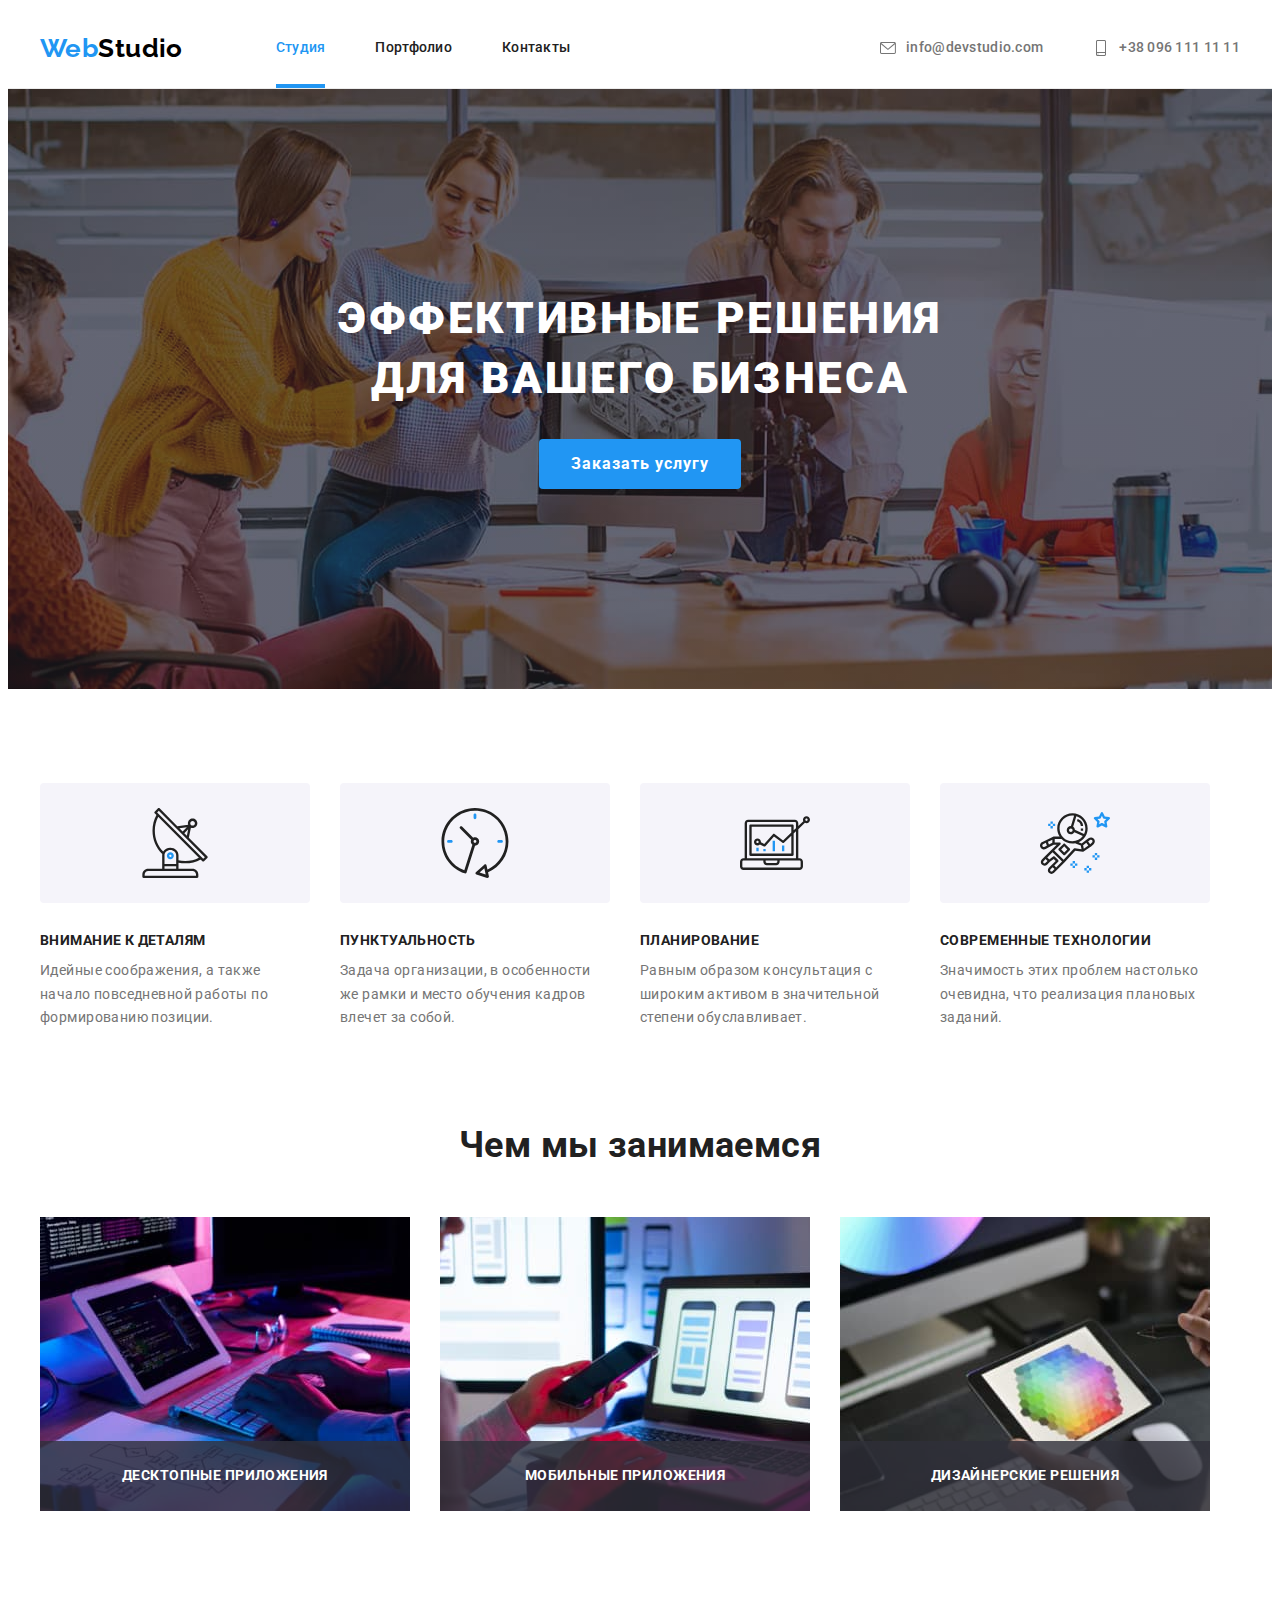
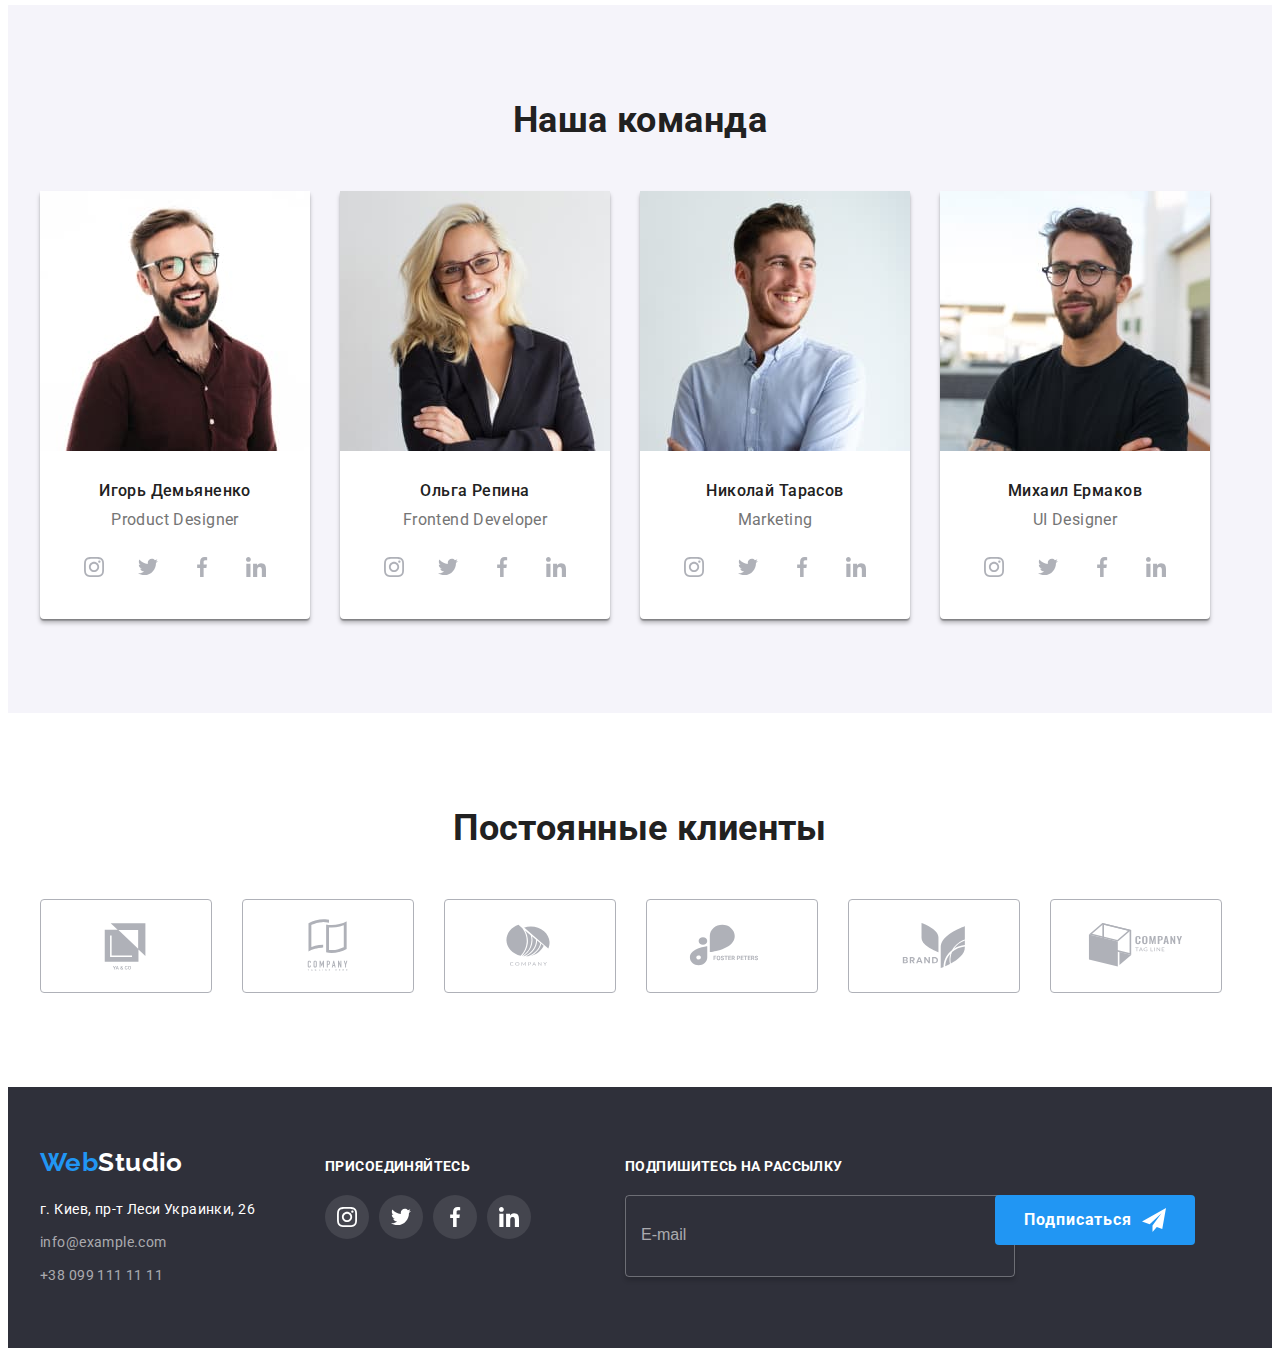
==== commit de239dbe: "BEM" ====
--- a/index.html
+++ b/index.html
@@ -25,32 +25,32 @@
     <header class="header page-header--fixed" data-page-header>
       <div class="container">
         <!--navigation link-->
-        <nav class="header-nav">
+        <nav class="header__nav">
           <a href="./index.html" lang="en" class="brand-link link">
             <span class="brand-text-onehalf">Web</span><span class="brand-text-twohalf">Studio</span>
           </a>
-          <ul class="header-list list">
-            <li class="header-item">
-              <a href="./index.html" class="header-link header-currentlink link">Студия</a>
-            </li>
-            <li class="header-item">
-              <a href="./portfolio.html" class="header-link link">Портфолио</a>
-            </li>
-            <li class="header-item"><a href="" class="header-link link">Контакты</a></li>
+          <ul class="header__list list">
+            <li class="header__item">
+              <a href="./index.html" class="header__link header__currentlink link">Студия</a>
+            </li>
+            <li class="header__item">
+              <a href="./portfolio.html" class="header__link link">Портфолио</a>
+            </li>
+            <li class="header__item"><a href="" class="header__link link">Контакты</a></li>
           </ul>
         </nav>
-        <ul class="header-contacts-list list">
-          <li class="header-contacts-item">
-            <a href="mailto:info@devstudio.com" class="header-contact link">
-              <svg class="header-contact-icon">
+        <ul class="header__contacts list">
+          <li class="header__item header__item--muting">
+            <a href="mailto:info@devstudio.com" class="header__link header__link--contact link">
+              <svg class="header__icon">
                 <use href="./images/icons.svg#icon-envelope"></use>
               </svg>
               info@devstudio.com
             </a>
           </li>
-          <li class="header-contacts-item">
-            <a href="tel:+380961111111" class="header-contact link"
-              ><svg class="header-contact-icon">
+          <li class="header__item">
+            <a href="tel:+380961111111" class="header__link header__link--contact link"
+              ><svg class="header__icon">
                 <use href="./images/icons.svg#icon-smartphone"></use>
               </svg>
               +38 096 111 11 11
@@ -63,55 +63,55 @@
     <main>
       <section class="tagline section">
         <div class="container">
-          <h1 class="tagline-title">Эффективные решения для вашего бизнеса</h1>
-          <button type="button" class="tagline-btn btn-fixed" data-modal-open>Заказать услугу</button>
+          <h1 class="tagline__title">Эффективные решения для вашего бизнеса</h1>
+          <button type="button" class="tagline__btn btn-fixed" data-modal-open>Заказать услугу</button>
         </div>
       </section>
       <section class="strengths section">
         <div class="container">
-          <h2 hidden class="strengths-title visually-hidden">Наши качества</h2>
-          <ul class="strengths-list list">
-            <li class="strengths-item">
-              <div class="strengths-accent">
-                <svg class="strenghts-icon">
+          <h2 hidden class="strengths__title visually-hidden">Наши качества</h2>
+          <ul class="strengths__list list">
+            <li class="strengths__item">
+              <div class="strengths__accent">
+                <svg class="strenghts__icon" width="70" height="70">
                   <use href="./images/icons.svg#icon-antenna"></use>
                 </svg>
               </div>
-              <h3 class="strengths-item-title">Внимание к деталям</h3>
-              <p class="strengths-item-text">
+              <h3 class="strengths__about">Внимание к деталям</h3>
+              <p class="strengths__text">
                 Идейные соображения, а также начало повседневной работы по формированию позиции.
               </p>
             </li>
-            <li class="strengths-item">
-              <div class="strengths-accent">
-                <svg class="strenghts-icon">
+            <li class="strengths__item">
+              <div class="strengths__accent">
+                <svg class="strenghts__icon" width="70" height="70">
                   <use href="./images/icons.svg#icon-clock"></use>
                 </svg>
               </div>
-              <h3 class="strengths-item-title">Пунктуальность</h3>
-              <p class="strengths-item-text">
+              <h3 class="strengths__about">Пунктуальность</h3>
+              <p class="strengths__text">
                 Задача организации, в особенности же рамки и место обучения кадров влечет за собой.
               </p>
             </li>
-            <li class="strengths-item">
-              <div class="strengths-accent">
-                <svg class="strenghts-icon">
+            <li class="strengths__item">
+              <div class="strengths__accent">
+                <svg class="strenghts__icon" width="70" height="70">
                   <use href="./images/icons.svg#icon-diagram"></use>
                 </svg>
               </div>
-              <h3 class="strengths-item-title">Планирование</h3>
-              <p class="strengths-item-text">
+              <h3 class="strengths__about">Планирование</h3>
+              <p class="strengths__text">
                 Равным образом консультация с широким активом в значительной степени обуславливает.
               </p>
             </li>
-            <li class="strengths-item">
-              <div class="strengths-accent">
-                <svg class="strenghts-icon">
+            <li class="strengths__item">
+              <div class="strengths__accent">
+                <svg class="strenghts__icon" width="70" height="70">
                   <use href="./images/icons.svg#icon-astronaut"></use>
                 </svg>
               </div>
-              <h3 class="strengths-item-title">Современные технологии</h3>
-              <p class="strengths-item-text">
+              <h3 class="strengths__about">Современные технологии</h3>
+              <p class="strengths__text">
                 Значимость этих проблем настолько очевидна, что реализация плановых заданий.
               </p>
             </li>
@@ -121,76 +121,76 @@
       <section class="about section">
         <div class="container">
           <h2 class="about-title">Чем мы занимаемся</h2>
-          <ul class="about-list list">
-            <li class="about-item">
+          <ul class="projects list">
+            <li class="projects__item">
               <img
                 src="./images/work-img-1.jpg"
                 alt="Пример нашего проекта"
                 width="370"
                 height="294"
               />
-              <p class="about-item-title">Десктопные приложения</p>
-            </li>
-            <li class="about-item">
+              <p class="projects__title">Десктопные приложения</p>
+            </li>
+            <li class="projects__item">
               <img
                 src="./images/work-img-2.jpg"
                 alt="Пример нашего проекта"
                 width="370"
                 height="294"
               />
-              <p class="about-item-title">Мобильные приложения</p>
-            </li>
-            <li class="about-item">
+              <p class="projects__title">Мобильные приложения</p>
+            </li>
+            <li class="projects__item">
               <img
                 src="./images/work-img-3.jpg"
                 alt="Пример нашего проекта"
                 width="370"
                 height="294"
               />
-              <p class="about-item-title">Дизайнерские решения</p>
+              <p class="projects__title">Дизайнерские решения</p>
             </li>
           </ul>
         </div>
       </section>
       <section class="co-worker section">
         <div class="container">
-          <h2 class="co-worker-title">Наша команда</h2>
-          <ul class="co-worker-list list">
-            <li class="co-worker-item">
+          <h2 class="co-worker__title">Наша команда</h2>
+          <ul class="employees list">
+            <li class="employees__item">
               <img
                 src="./images/command-photo-1.jpg"
                 alt="Игорь Демьяненко"
                 width="270"
                 height="260"
               />
-              <div class="co-worker-comment">
-                <h3 class="co-worker-item-title">Игорь Демьяненко</h3>
-                <p lang="en" class="co-worker-item-text">Product Designer</p>
-                <ul class="co-worker-soc-list list">
-                  <li class="co-worker-soc-item">
-                    <a href="" class="co-worker-soc-link link">
-                      <svg class="co-worker-icon" width="20" height="20">
+              <div class="employees__comment">
+                <h3 class="employees__title">Игорь Демьяненко</h3>
+                <p lang="en" class="employees__text">Product Designer</p>
+                <ul class="soc list">
+                  <li class="soc__item">
+                    <a href="" class="soc__link link">
+                      <svg class="soc__icon" width="20" height="20">
                         <use href="./images/icons.svg#icon-instagram"></use>
                       </svg>
                     </a>
                   </li>
-                  <li class="co-worker-soc-item">
-                    <a href="" class="co-worker-soc-link link">
-                      <svg class="co-worker-icon" width="20" height="20">
+                  <li class="soc__item">
+                    <a href="" class="soc__link link">
+                      <svg class="soc__icon" width="20" height="20">
                         <use href="./images/icons.svg#icon-twitter"></use>
                       </svg>
                     </a>
                   </li>
-                  <li class="co-worker-soc-item">
-                    <a href="" class="co-worker-soc-link link">
-                      <svg class="co-worker-icon" width="20" height="20">
+                  <li class="soc__item">
+                    <a href="" class="soc__link link">
+                      <svg class="soc__icon" width="20" height="20">
                         <use href="./images/icons.svg#icon-facebook"></use>
                       </svg>
                     </a>
                   </li>
-                  <li class="co-worker-soc-item">
-                    <a href="" class="co-worker-soc-link link">
-                      <svg class="co-worker-icon" width="20" height="20">
+                  <li class="soc__item">
+                    <a href="" class="soc__link link">
+                      <svg class="soc__icon" width="20" height="20">
                         <use href="./images/icons.svg#icon-linkedin"></use>
                       </svg>
                     </a>
@@ -198,112 +198,112 @@
                 </ul>
               </div>
             </li>
-            <li class="co-worker-item">
+            <li class="employees__item">
               <img src="./images/command-photo-2.jpg" alt="Ольга Репина" width="270" height="260" />
-              <div class="co-worker-comment">
-                <h3 class="co-worker-item-title">Ольга Репина</h3>
-                <p lang="en" class="co-worker-item-text">Frontend Developer</p>
-                <ul class="co-worker-soc-list list">
-                  <li class="co-worker-soc-item">
-                    <a href="" class="co-worker-soc-link link">
-                      <svg class="co-worker-icon" width="20" height="20">
+              <div class="employees__comment">
+                <h3 class="employees__title">Ольга Репина</h3>
+                <p lang="en" class="employees__text">Frontend Developer</p>
+                <ul class="soc list">
+                  <li class="soc__item">
+                    <a href="" class="soc__link link">
+                      <svg class="soc__icon" width="20" height="20">
                         <use href="./images/icons.svg#icon-instagram"></use>
                       </svg>
                     </a>
                   </li>
-                  <li class="co-worker-soc-item">
-                    <a href="" class="co-worker-soc-link link"
-                      ><svg class="co-worker-icon" width="20" height="20">
+                  <li class="soc__item">
+                    <a href="" class="soc__link link"
+                      ><svg class="soc__icon" width="20" height="20">
                         <use href="./images/icons.svg#icon-twitter"></use></svg
                     ></a>
                   </li>
-                  <li class="co-worker-soc-item">
-                    <a href="" class="co-worker-soc-link link"
-                      ><svg class="co-worker-icon" width="20" height="20">
+                  <li class="soc__item">
+                    <a href="" class="soc__link link"
+                      ><svg class="soc__icon" width="20" height="20">
                         <use href="./images/icons.svg#icon-facebook"></use></svg
                     ></a>
                   </li>
-                  <li class="co-worker-soc-item">
-                    <a href="" class="co-worker-soc-link link"
-                      ><svg class="co-worker-icon" width="20" height="20">
+                  <li class="soc__item">
+                    <a href="" class="soc__link link"
+                      ><svg class="soc__icon" width="20" height="20">
                         <use href="./images/icons.svg#icon-linkedin"></use></svg
                     ></a>
                   </li>
                 </ul>
               </div>
             </li>
-            <li class="co-worker-item">
+            <li class="employees__item">
               <img
                 src="./images/command-photo-3.jpg"
                 alt="Николай Тарасов"
                 width="270"
                 height="260"
               />
-              <div class="co-worker-comment">
-                <h3 class="co-worker-item-title">Николай Тарасов</h3>
-                <p lang="en" class="co-worker-item-text">Marketing</p>
-                <ul class="co-worker-soc-list list">
-                  <li class="co-worker-soc-item">
-                    <a href="" class="co-worker-soc-link link">
-                      <svg class="co-worker-icon" width="20" height="20">
+              <div class="employees__comment">
+                <h3 class="employees__title">Николай Тарасов</h3>
+                <p lang="en" class="employees__text">Marketing</p>
+                <ul class="soc list">
+                  <li class="soc__item">
+                    <a href="" class="soc__link link">
+                      <svg class="soc__icon" width="20" height="20">
                         <use href="./images/icons.svg#icon-instagram"></use>
                       </svg>
                     </a>
                   </li>
-                  <li class="co-worker-soc-item">
-                    <a href="" class="co-worker-soc-link link"
-                      ><svg class="co-worker-icon" width="20" height="20">
+                  <li class="soc__item">
+                    <a href="" class="soc__link link"
+                      ><svg class="soc__icon" width="20" height="20">
                         <use href="./images/icons.svg#icon-twitter"></use></svg
                     ></a>
                   </li>
-                  <li class="co-worker-soc-item">
-                    <a href="" class="co-worker-soc-link link"
-                      ><svg class="co-worker-icon" width="20" height="20">
+                  <li class="soc__item">
+                    <a href="" class="soc__link link"
+                      ><svg class="soc__icon" width="20" height="20">
                         <use href="./images/icons.svg#icon-facebook"></use></svg
                     ></a>
                   </li>
-                  <li class="co-worker-soc-item">
-                    <a href="" class="co-worker-soc-link link"
-                      ><svg class="co-worker-icon" width="20" height="20">
+                  <li class="soc__item">
+                    <a href="" class="soc__link link"
+                      ><svg class="soc__icon" width="20" height="20">
                         <use href="./images/icons.svg#icon-linkedin"></use></svg
                     ></a>
                   </li>
                 </ul>
               </div>
             </li>
-            <li class="co-worker-item">
+            <li class="employees__item">
               <img
                 src="./images/command-photo-4.jpg"
                 alt="Михаил Ермаков"
                 width="270"
                 height="260"
               />
-              <div class="co-worker-comment">
-                <h3 class="co-worker-item-title">Михаил Ермаков</h3>
-                <p lang="en" class="co-worker-item-text">UI Designer</p>
-                <ul class="co-worker-soc-list list">
-                  <li class="co-worker-soc-item">
-                    <a href="" class="co-worker-soc-link link">
-                      <svg class="co-worker-icon" width="20" height="20">
+              <div class="employees__comment">
+                <h3 class="employees__title">Михаил Ермаков</h3>
+                <p lang="en" class="employees__text">UI Designer</p>
+                <ul class="soc list">
+                  <li class="soc__item">
+                    <a href="" class="soc__link link">
+                      <svg class="soc__icon" width="20" height="20">
                         <use href="./images/icons.svg#icon-instagram"></use>
                       </svg>
                     </a>
                   </li>
-                  <li class="co-worker-soc-item">
-                    <a href="" class="co-worker-soc-link link"
-                      ><svg class="co-worker-icon" width="20" height="20">
+                  <li class="soc__item">
+                    <a href="" class="soc__link link"
+                      ><svg class="soc__icon" width="20" height="20">
                         <use href="./images/icons.svg#icon-twitter"></use></svg
                     ></a>
                   </li>
-                  <li class="co-worker-soc-item">
-                    <a href="" class="co-worker-soc-link link"
-                      ><svg class="co-worker-icon" width="20" height="20">
+                  <li class="soc__item">
+                    <a href="" class="soc__link link"
+                      ><svg class="soc__icon" width="20" height="20">
                         <use href="./images/icons.svg#icon-facebook"></use></svg
                     ></a>
                   </li>
-                  <li class="co-worker-soc-item">
-                    <a href="" class="co-worker-soc-link link"
-                      ><svg class="co-worker-icon" width="20" height="20">
+                  <li class="soc__item">
+                    <a href="" class="soc__link link"
+                      ><svg class="soc__icon" width="20" height="20">
                         <use href="./images/icons.svg#icon-linkedin"></use></svg
                     ></a>
                   </li>
@@ -315,46 +315,46 @@
       </section>
       <section class="partners section">
         <div class="container">
-          <h2 class="partners-title">Постоянные клиенты</h2>
-          <ul class="partners-list list">
-            <li class="partners-item">
-              <a href="" class="partners-link link">
-                <svg class="partners-icon">
+          <h2 class="partners__title">Постоянные клиенты</h2>
+          <ul class="partners__list list">
+            <li class="partners__item">
+              <a href="" class="partners__link link">
+                <svg class="partners__icon">
                   <use href="./images/icons.svg#icon-logo-1"></use>
                 </svg>
               </a>
             </li>
-            <li class="partners-item">
-              <a href="" class="partners-link link">
-                <svg class="partners-icon">
+            <li class="partners__item">
+              <a href="" class="partners__link link">
+                <svg class="partners__icon">
                   <use href="./images/icons.svg#icon-logo-2"></use>
                 </svg>
               </a>
             </li>
-            <li class="partners-item">
-              <a href="" class="partners-link link">
-                <svg class="partners-icon">
+            <li class="partners__item">
+              <a href="" class="partners__link link">
+                <svg class="partners__icon">
                   <use href="./images/icons.svg#icon-logo-3"></use>
                 </svg>
               </a>
             </li>
-            <li class="partners-item">
-              <a href="" class="partners-link link">
-                <svg class="partners-icon">
+            <li class="partners__item">
+              <a href="" class="partners__link link">
+                <svg class="partners__icon">
                   <use href="./images/icons.svg#icon-logo-4"></use>
                 </svg>
               </a>
             </li>
-            <li class="partners-item">
-              <a href="" class="partners-link link">
-                <svg class="partners-icon" >
+            <li class="partners__item">
+              <a href="" class="partners__link link">
+                <svg class="partners__icon" >
                   <use href="./images/icons.svg#icon-logo-5"></use>
                 </svg>
               </a>
             </li>
-            <li class="partners-item">
-              <a href="" class="partners-link link">
-                <svg class="partners-icon" >
+            <li class="partners__item">
+              <a href="" class="partners__link link">
+                <svg class="partners__icon" >
                   <use href="./images/icons.svg#icon-logo-6"></use>
                 </svg>
               </a>
@@ -372,67 +372,67 @@
             ><span class="brand-text-twohalf-second">Studio</span></a
           >
           <address class="footer-address">
-            <ul class="footer-list list">
-              <li class="footer-item">
+            <ul class="address list">
+              <li class="address__item">
                 <a
                   href="https://goo.gl/maps/UJ2vtWxeUtUVGGgd9"
                   target="_blank"
                   rel="noreferrer nofollow noopener"
-                  class="footer-link-geo link"
+                  class="address__link address__link--geo link"
                   >г. Киев, пр-т Леси Украинки, 26</a
                 >
               </li>
-              <li class="footer-item">
-                <a href="mailto:info@example.com" class="footer-link link">info@example.com</a>
+              <li class="address__item">
+                <a href="mailto:info@example.com" class="address__link link">info@example.com</a>
               </li>
-              <li class="footer-item">
-                <a href="tel:+380991111111" class="footer-link link">+38 099 111 11 11</a>
+              <li class="address__item">
+                <a href="tel:+380991111111" class="address__link link">+38 099 111 11 11</a>
               </li>
             </ul>
           </address>
         </div>
-        <div class="footer-social">
-          <h2 class="footer-social-title">Присоединяйтесь</h2>
-          <ul class="footer-social-list list">
-            <li class="footer-social-item">
-              <a href="" class="footer-social-link link">
-                <svg class="footer-social-icon" width="20" height="20">
+        <div class="our-soc">
+          <h2 class="our-soc__title">Присоединяйтесь</h2>
+          <ul class="our-soc__list list">
+            <li class="our-soc__item">
+              <a href="" class="our-soc__link link">
+                <svg class="our-soc__icon" width="20" height="20">
                   <use href="./images/icons.svg#icon-instagram"></use>
                 </svg>
               </a>
             </li>
-            <li class="footer-social-item">
-              <a href="" class="footer-social-link link">
-                <svg class="footer-social-icon" width="20" height="20">
+            <li class="our-soc__item">
+              <a href="" class="our-soc__link link">
+                <svg class="our-soc__icon" width="20" height="20">
                   <use href="./images/icons.svg#icon-twitter"></use>
                 </svg>
               </a>
             </li>
-            <li class="footer-social-item">
-              <a href="" class="footer-social-link link"
-                ><svg class="footer-social-icon" width="20" height="20">
+            <li class="our-soc__item">
+              <a href="" class="our-soc__link link"
+                ><svg class="our-soc__icon" width="20" height="20">
                   <use href="./images/icons.svg#icon-facebook"></use>
                 </svg>
               </a>
             </li>
-            <li class="footer-social-item">
-              <a href="" class="footer-social-link link">
-                <svg class="footer-social-icon" width="20" height="20">
+            <li class="our-soc__item">
+              <a href="" class="our-soc__link link">
+                <svg class="our-soc__icon" width="20" height="20">
                   <use href="./images/icons.svg#icon-linkedin"></use>
                 </svg>
               </a>
             </li>
           </ul>
         </div>
-        <div class="footer-distribution">
-          <p class="footer-distribution-title">Подпишитесь на рассылку</p>
-          <form  class="footer-distribution-form">
-          <label class="footer-distribution-email-text">
-            <input type="email" name="add-email-to-distribution" placeholder="E-mail" class="footer-email-input" required>
+        <div class="distribution">
+          <p class="distribution__title">Подпишитесь на рассылку</p>
+          <form  class="distribution__form">
+          <label class="distribution__label">
+            <input type="email" name="add-email-to-distribution" placeholder="E-mail" class="distribution__input" required>
           </label>
-          <button type="submit" class="btn-fixed footer-add-email-btn">
+          <button type="submit" class="btn-fixed distribution__btn">
             Подписаться
-            <svg class="footer-add-email-icon" width="24" height="24">
+            <svg class="distribution__icon" width="24" height="24">
               <use href="./images/icons.svg#icon-send"></use>
             </svg>
           </button>
--- a/css/main.min.css
+++ b/css/main.min.css
@@ -1 +1 @@
-:root{--brand-color-one: #2196f3;--brand-color-two: #000000;--brand-second-color-two: #ffffff;--main-color: #212121;--second-color: #757575;--accent-color: #2196f3;--main-backgroundcolor: #ffffff;--second-backgroundcolor: #e5e5e5;--accent-backgroundcolor: #f5f4fa;--tagline-backgroundcolor: #2f303a;--tagline-color: #ffffff;--btn-text-color: #ffffff;--btn-accent-backgroundcolor: #188ce8;--section-padding: 30px;--typical-distance: 30px;--margin-section: 215px}body{font-family:"Roboto",sans-serif;font-size:14px;letter-spacing:.03em;color:var(--main-color);background-color:var(--main-backgroundcolor)}a:focus,button:focus{outline-color:var(--accent-color)}address{font-style:normal}h1,h2,h3,h4,h5,h6,p{margin:0}img{display:block;max-width:100%;height:auto}.list{margin:0;padding-left:0;list-style:none}.link{text-decoration:none;color:inherit}.link::visited{text-decoration:none}.section{padding-bottom:94px}.container{width:1200px;padding:0 15px;margin:0 auto}.visually-hidden{position:absolute;width:1px;height:1px;margin:-1px;border:0;padding:0;white-space:nowrap;clip-path:inset(100%);clip:rect(0 0 0 0);overflow:hidden}.btn-fixed{min-width:200px;height:50px;font-family:inherit;font-weight:700;font-size:16px;line-height:1.88;display:block;align-items:center;text-align:center;letter-spacing:.06em;border:none;border-radius:4px;color:var(--btn-text-color);background-color:var(--accent-color);cursor:pointer}.is-hidden{opacity:0;visibility:hidden;pointer-events:none}.no-scroll{overflow:hidden;padding-right:17px}.brand-link{font-family:"Raleway";font-weight:700;font-size:26px;line-height:1.19;padding-top:25px;padding-bottom:25px;margin-right:93px}.brand-text-onehalf{color:var(--brand-color-one)}.brand-text-twohalf{color:var(--brand-color-two)}.brand-text-twohalf-second{color:var(--brand-second-color-two)}.footer-brand-link{font-family:"Raleway";font-weight:700;font-size:26px;line-height:1.19}.header{background-color:var(--main-backgroundcolor);border-bottom:1px solid #ececec;height:80px}.header-nav{display:flex;align-content:center;height:80px}.header-list{display:flex;margin:0 auto}.header-item{display:flex;align-content:center}.header-item:not(:last-child){margin-right:50px}.header-contacts-list{display:flex;align-content:center}.header-contacts-item{display:flex;align-content:center;color:var(--second-color)}.header-contacts-item:not(:last-child){margin-right:50px}.header-link{font-family:"Roboto";font-style:normal;font-weight:500;line-height:1.14;letter-spacing:.02em;color:var(--main-color);padding-top:32px;padding-bottom:28px;transition:color 250ms cubic-bezier(0.4, 0, 0.2, 1)}.header-link:hover,.header-link:focus{color:var(--accent-color)}.header-currentlink{display:flex;flex-direction:column;color:var(--accent-color);border-bottom:4px solid var(--accent-color)}.header-contact{font-family:"Roboto";font-style:normal;font-weight:500;line-height:1.14;letter-spacing:.02em;color:var(--second-color);padding-top:32px;padding-bottom:32px;display:flex;align-items:center;gap:10px;transition:color 250ms cubic-bezier(0.4, 0, 0.2, 1)}.header-contact-icon{fill:currentColor;width:16px;height:16px}.header-contact:hover,.header-contact:focus{color:var(--accent-color)}.header .container{display:flex;align-content:center;justify-content:space-between}.tagline{background-color:var(--tagline-backgroundcolor);background-image:linear-gradient(rgba(47, 48, 58, 0.4), rgba(47, 48, 58, 0.4)),url(../images/home.jpg);background-repeat:no-repeat;background-position:center;background-size:cover;max-width:1600px;max-height:600px;margin:0 auto;padding:200px 0}.tagline-title{font-weight:900;font-size:44px;line-height:1.36;text-align:center;letter-spacing:.06em;text-transform:uppercase;color:var(--tagline-color);max-width:700px;margin-left:auto;margin-right:auto;margin-bottom:var(--typical-distance)}.tagline-btn{padding:10px 32px;margin:0 auto;transition:background-color 250ms cubic-bezier(0.4, 0, 0.2, 1)}.tagline-btn:hover,.tagline-btn:focus{background-color:var(--btn-accent-backgroundcolor)}.strengths{padding-top:94px}.strengths-list{display:flex;justify-content:center}.strengths-item:not(:last-child){margin-right:var(--typical-distance);max-width:270px}.strengths-accent{border-radius:4px;border:none;background-color:var(--accent-backgroundcolor);width:270px;height:120px;margin-bottom:var(--typical-distance);display:flex;align-items:center;justify-content:center}.strengths-icon{width:70px;height:70px}.strengths-item-title{font-weight:700;font-size:14px;line-height:1.14;text-transform:uppercase;color:var(--main-color);margin-bottom:10px}.strengths-item-text{font-size:14px;line-height:1.71;color:var(--second-color)}.about-title{font-weight:700;font-size:36px;line-height:1.17;text-align:center;color:var(--main-color);margin-bottom:50px}.about-list{display:flex}.about-item{position:relative}.about-item:not(:last-child){margin-right:var(--typical-distance)}.about-item-title{font-weight:700;line-height:1.14;text-align:center;text-transform:uppercase;color:#fff;width:100%;height:70px;background-color:rgba(47,48,58,.8);display:flex;align-items:center;justify-content:center;position:absolute;bottom:0}.co-worker{background-color:var(--accent-backgroundcolor);padding:94px 0}.co-worker-item{width:270px;height:428px;background-color:var(--main-backgroundcolor);border-radius:0px 0px 4px 4px;box-shadow:0px 4px 4px rgba(0,0,0,.25),0px 1px 1px rgba(0,0,0,.14),0px 2px 1px rgba(0,0,0,.2)}.co-worker-item:not(:last-child){margin-right:var(--typical-distance)}.co-worker-item-title{font-weight:500;font-size:16px;line-height:1.19;text-align:center;color:var(--main-color);margin-bottom:10px}.co-worker-item-text{font-size:16px;line-height:1.19;text-align:center;color:var(--second-color);margin-bottom:16px}.co-worker-comment{padding-top:var(--typical-distance);padding-bottom:var(--typical-distance)}.co-worker-title{font-weight:700;font-size:36px;line-height:1.17;text-align:center;color:var(--main-color);margin-bottom:50px}.co-worker-list{display:flex}.co-worker-soc-list{display:flex;justify-content:center;background-color:var(--main-backgroundcolor)}.co-worker-soc-item{width:44px;height:44px;border-radius:50%;color:#afb1b8;background-color:var(--main-backgroundcolor);margin-left:10px;transition:color 250ms cubic-bezier(0.4, 0, 0.2, 1),background-color 250ms cubic-bezier(0.4, 0, 0.2, 1)}.co-worker-soc-item:first-child{margin-left:0}.co-worker-soc-item:hover,.co-worker-soc-item:focus{background-color:var(--accent-color);color:#fff}.co-worker-soc-link{display:flex;align-items:center;justify-content:center;width:100%;height:100%;color:currentColor}.co-worker-icon{fill:currentColor}.partners{padding:94px 0}.partners-title{font-weight:700;font-size:36px;line-height:1.17;text-align:center;color:var(--main-color);margin-bottom:50px}.partners-list{display:flex}.partners-item{margin-left:30px}.partners-item:first-child{margin-left:0}.partners-link{display:flex;align-items:center;justify-content:center;width:170px;height:92px;border:1px solid #afb1b8;border-radius:4px;color:#afb1b8;transition:color 250ms cubic-bezier(0.4, 0, 0.2, 1),border-color 250ms cubic-bezier(0.4, 0, 0.2, 1)}.partners-link:focus,.partners-link:hover{color:var(--accent-color);border-color:var(--accent-color)}.partners-icon{fill:currentColor;width:106px;height:60px}.portfolio{padding-top:94px}.filter-list{display:flex;justify-content:center;margin-bottom:50px}.filter-item:not(:last-child){margin-right:8px}.filter-button{font-family:inherit;font-weight:500;font-size:16px;line-height:1.62;text-align:center;letter-spacing:.03em;color:var(--main-color);background-color:var(--accent-backgroundcolor);cursor:pointer;border:none;border-radius:4px;padding:6px 22px;transition:color 250ms cubic-bezier(0.4, 0, 0.2, 1),background-color 250ms cubic-bezier(0.4, 0, 0.2, 1),box-shadow 250ms cubic-bezier(0.4, 0, 0.2, 1)}.filter-button:hover,.filter-button:focus{color:var(--btn-text-color);background-color:var(--accent-color);box-shadow:0px 3px 1px rgba(0,0,0,.1),0px 1px 2px rgba(0,0,0,.08),0px 2px 2px rgba(0,0,0,.12)}.gallery-list{display:flex;flex-wrap:wrap;margin:-15px;border-top:none}.gallery-link{box-shadow:none;display:block;transition:box-shadow 250ms cubic-bezier(0.4, 0, 0.2, 1)}.gallery-link:hover,.gallery-link:focus{box-shadow:0px 1px 1px rgba(0,0,0,.12),0px 4px 4px rgba(0,0,0,.06),1px 4px 6px rgba(0,0,0,.16)}.gallery-item{flex-basis:calc(33.3333333333% - var(--typical-distance));margin:calc(var(--typical-distance)/2)}.gallery-item-content{padding:20px 24px;border:1px solid #eee;border-top:none}.gallery-item-title{font-weight:700;font-size:18px;line-height:2;letter-spacing:.06em;color:var(--main-color);margin-bottom:4px}.gallery-item-text{font-size:16px;line-height:1.88;color:var(--second-color)}.gallery-item-slide{position:relative;overflow:hidden}.gallery-item-about{font-size:18px;line-height:1.56;color:#fff;background-color:rgba(33,150,243,.9);position:absolute;top:0;height:100%;overflow:auto;padding:63px 24px;transform:translateY(100%);transition:transform 250ms cubic-bezier(0.4, 0, 0.2, 1)}.gallery-link:focus .gallery-item-about,.gallery-link:hover .gallery-item-about{transform:translateY(0%)}.gallery-item-about::-webkit-scrollbar{width:4px}.gallery-item-about::-webkit-scrollbar-track{box-shadow:inset 0 0 6px rgba(0,0,0,.3)}.gallery-item-about::-webkit-scrollbar-thumb{background-color:#2164ff;outline:1px solid #708090}.footer{background-color:var(--tagline-backgroundcolor);padding-top:60px;padding-bottom:60px}.footer-brand-link{display:block;margin-bottom:20px}.footer-item:not(:last-child){margin-bottom:9px}.footer-link-geo{line-height:1.71;color:var(--tagline-color);transition:color 250ms cubic-bezier(0.4, 0, 0.2, 1)}.footer-link-geo:hover,.footer-link-geo:focus{color:var(--accent-color)}.footer-link{line-height:1.71;color:rgba(255,255,255,.6);transition:color 250ms cubic-bezier(0.4, 0, 0.2, 1)}.footer-link:hover,.footer-link:focus{color:var(--accent-color)}.footer-social{margin-left:70px;margin-right:94px}.footer-social-title{font-weight:700;font-size:14px;line-height:1.14;text-transform:uppercase;color:#fff;margin-bottom:20px}.footer-social-list{display:flex;justify-content:center}.footer-social-item{margin-left:10px}.footer-social-item:first-child{margin-left:0}.footer-social-link{display:flex;align-items:center;justify-content:center;width:44px;height:44px;border-radius:50%;color:#fff;background-color:rgba(255,255,255,.1);transition:background-color 250ms cubic-bezier(0.4, 0, 0.2, 1)}.footer-social-link:hover,.footer-social-link:focus{background-color:var(--accent-color)}.footer-social-icon{fill:currentColor}.footer-distribution{width:570px}.footer-distribution-title{font-weight:700;font-size:14px;line-height:1.14;text-transform:uppercase;color:#fff;margin-bottom:20px}.footer-distribution-form{display:flex;justify-content:space-between}.footer-distribution-email-text{margin-right:12px;width:100%}.footer-email-input{height:50px;width:100%;background-color:rgba(0,0,0,0);border:1px solid rgba(255,255,255,.3);box-shadow:0px 4px 4px rgba(0,0,0,.15);border-radius:4px;padding:15px;color:var(--main-backgroundcolor)}.footer-email-input::placeholder{font-size:16px;line-height:1.25;color:rgba(255,255,255,.6)}.footer-add-email-btn{display:flex;align-items:center;justify-content:center;margin:0 auto;transition:background-color 250ms cubic-bezier(0.4, 0, 0.2, 1)}.footer-add-email-btn:hover,.footer-add-email-btn:focus{background-color:var(--btn-accent-backgroundcolor)}.footer-add-email-icon{fill:currentColor;margin-left:10px}.footer .container{display:flex;align-items:baseline}.backdrop{position:fixed;top:0;left:0;width:100%;height:100%;background-color:rgba(25,28,38,.252);transition:opacity 250ms cubic-bezier(0.4, 0, 0.2, 1),visibility 250ms cubic-bezier(0.4, 0, 0.2, 1)}.backdrop.is-hidden .modal{transform:scale(0) rotate(-360deg)}.modal{position:absolute;top:calc((100% - 581px)/2);left:calc((100% - 528px)/2);min-width:528px;min-height:581px;background-color:#fff;border-radius:4px;transform:scale(1) rotate(0);transition:transform 250ms cubic-bezier(0.4, 0, 0.2, 1);padding:40px}.modal-close-btn{position:absolute;right:8px;top:8px;width:30px;height:30px;border:1px solid #999;border-radius:50%;background-color:rgba(0,0,0,0);display:flex;align-items:center;justify-content:center;color:#000}.modal-close-btn:hover,.modal-close-btn:focus{cursor:pointer;color:var(--btn-accent-backgroundcolor)}.modal-close-icon{fill:currentColor;transition:fill 250ms cubic-bezier(0.4, 0, 0.2, 1)}.modal-title{font-weight:700;font-size:20px;line-height:1.15;text-align:center;color:var(--main-color);margin-bottom:12px}.modal-group-input{display:flex;flex-direction:column}.modal-label{font-size:12px;line-height:1.17;letter-spacing:.01em;color:#757575;margin-bottom:4px}.modal-input-centre{position:relative;padding:12px 0px;margin-bottom:10px}.modal-input-icon{position:absolute;left:12px;top:50%;transform:translateY(-50%);fill:var(--main-color);transition:fill 250ms cubic-bezier(0.4, 0, 0.2, 1);z-index:-1}.modal-label-text{margin-bottom:4px}.modal-input{height:40px;width:100%;background-color:rgba(0,0,0,0);border:1px solid rgba(33,33,33,.2);border-radius:4px;padding-left:42px;outline-color:inherit;transition:color 250ms cubic-bezier(0.4, 0, 0.2, 1),border 250ms cubic-bezier(0.4, 0, 0.2, 1)}.modal-input::placeholder{color:rgba(117,117,117,.5)}.modal-input:hover,.modal-input:focus{border:1px solid var(--accent-color)}.modal-input:focus{outline-color:var(--accent-color)}.modal-input:hover~.modal-input-icon,.modal-input:focus~.modal-input-icon{fill:var(--accent-color)}.modal-textarea{width:100%;height:120px;resize:none;padding:12px 16px;margin-bottom:20px}.modal-label-check{display:flex;align-items:center;justify-content:center;margin-bottom:30px}.modal-check-icon{margin-right:7px;fill:rgba(0,0,0,0);border:1px solid var(--main-color);border-radius:2px;transition:background-color 250ms cubic-bezier(0.4, 0, 0.2, 1),fill 250ms cubic-bezier(0.4, 0, 0.2, 1),border 250ms cubic-bezier(0.4, 0, 0.2, 1)}.modal-input-chek:checked~.modal-check-icon{fill:var(--main-backgroundcolor);background-color:var(--accent-color);border:none}.modal-check-text{font-size:14px;line-height:1.71;color:var(--second-color)}.modal-link-agreement{font-size:14px;line-height:1.71;text-decoration-line:underline;color:var(--accent-color);margin-left:5px}.modal-submit-btn{display:flex;align-items:center;justify-content:center;margin:0 auto;transition:background-color 250ms cubic-bezier(0.4, 0, 0.2, 1)}.modal-submit-btn:hover,.modal-submit-btn:focus{background-color:var(--btn-accent-backgroundcolor)}/*# sourceMappingURL=main.min.css.map */+:root{--brand-color-one: #2196f3;--brand-color-two: #000000;--brand-second-color-two: #ffffff;--main-color: #212121;--second-color: #757575;--accent-color: #2196f3;--main-backgroundcolor: #ffffff;--second-backgroundcolor: #e5e5e5;--accent-backgroundcolor: #f5f4fa;--tagline-backgroundcolor: #2f303a;--tagline-color: #ffffff;--btn-text-color: #ffffff;--btn-accent-backgroundcolor: #188ce8;--section-padding: 30px;--typical-distance: 30px;--margin-section: 215px}body{font-family:"Roboto",sans-serif;font-size:14px;letter-spacing:.03em;color:var(--main-color);background-color:var(--main-backgroundcolor)}a:focus,button:focus{outline-color:var(--accent-color)}address{font-style:normal}h1,h2,h3,h4,h5,h6,p{margin:0}img{display:block;max-width:100%;height:auto}.list{margin:0;padding-left:0;list-style:none}.link{text-decoration:none;color:inherit}.link::visited{text-decoration:none}.section{padding-bottom:94px}.container{width:1200px;padding:0 15px;margin:0 auto}.visually-hidden{position:absolute;width:1px;height:1px;margin:-1px;border:0;padding:0;white-space:nowrap;clip-path:inset(100%);clip:rect(0 0 0 0);overflow:hidden}.btn-fixed{min-width:200px;height:50px;font-family:inherit;font-weight:700;font-size:16px;line-height:1.88;display:block;align-items:center;text-align:center;letter-spacing:.06em;border:none;border-radius:4px;color:var(--btn-text-color);background-color:var(--accent-color);cursor:pointer}.is-hidden{opacity:0;visibility:hidden;pointer-events:none}.no-scroll{overflow:hidden;padding-right:17px}.brand-link{font-family:"Raleway";font-weight:700;font-size:26px;line-height:1.19;padding-top:25px;padding-bottom:25px;margin-right:93px}.brand-text-onehalf{color:var(--brand-color-one)}.brand-text-twohalf{color:var(--brand-color-two)}.brand-text-twohalf-second{color:var(--brand-second-color-two)}.footer-brand-link{font-family:"Raleway";font-weight:700;font-size:26px;line-height:1.19}.header{background-color:var(--main-backgroundcolor);border-bottom:1px solid #ececec;height:80px}.header__nav{display:flex;align-content:center;height:80px}.header__list{display:flex;margin:0 auto}.header__item{display:flex;align-content:center}.header__item:not(:last-child){margin-right:50px}.header__item--muting{color:var(--second-color)}.header__contacts{display:flex;align-content:center}.header__link{font-family:"Roboto";font-style:normal;font-weight:500;line-height:1.14;letter-spacing:.02em;color:var(--main-color);padding-top:32px;padding-bottom:28px;transition:color 250ms cubic-bezier(0.4, 0, 0.2, 1)}.header__link:hover,.header__link:focus{color:var(--accent-color)}.header__link--contact{color:var(--second-color);padding-bottom:32px;display:flex;align-items:center;gap:10px}.header__currentlink{display:flex;flex-direction:column;color:var(--accent-color);border-bottom:4px solid var(--accent-color)}.header__icon{fill:currentColor;width:16px;height:16px}.header .container{display:flex;align-content:center;justify-content:space-between}.tagline{background-color:var(--tagline-backgroundcolor);background-image:linear-gradient(rgba(47, 48, 58, 0.4), rgba(47, 48, 58, 0.4)),url(../images/home.jpg);background-repeat:no-repeat;background-position:center;background-size:cover;max-width:1600px;max-height:600px;margin:0 auto;padding:200px 0}.tagline__title{font-weight:900;font-size:44px;line-height:1.36;text-align:center;letter-spacing:.06em;text-transform:uppercase;color:var(--tagline-color);max-width:700px;margin-left:auto;margin-right:auto;margin-bottom:var(--typical-distance)}.tagline__btn{padding:10px 32px;margin:0 auto;transition:background-color 250ms cubic-bezier(0.4, 0, 0.2, 1)}.tagline__btn:hover,.tagline__btn:focus{background-color:var(--btn-accent-backgroundcolor)}.strengths{padding-top:94px}.strengths__list{display:flex;justify-content:center}.strengths__item:not(:last-child){margin-right:var(--typical-distance);max-width:270px}.strengths__accent{border-radius:4px;border:none;background-color:var(--accent-backgroundcolor);width:270px;height:120px;margin-bottom:var(--typical-distance);display:flex;align-items:center;justify-content:center}.strengths__about{font-weight:700;font-size:14px;line-height:1.14;text-transform:uppercase;color:var(--main-color);margin-bottom:10px}.strengths__text{font-size:14px;line-height:1.71;color:var(--second-color)}.about-title{font-weight:700;font-size:36px;line-height:1.17;text-align:center;color:var(--main-color);margin-bottom:50px}.projects{display:flex}.projects__item{position:relative}.projects__item:not(:last-child){margin-right:var(--typical-distance)}.projects__title{font-weight:700;line-height:1.14;text-align:center;text-transform:uppercase;color:#fff;width:100%;height:70px;background-color:rgba(47,48,58,.8);display:flex;align-items:center;justify-content:center;position:absolute;bottom:0}.co-worker{background-color:var(--accent-backgroundcolor);padding:94px 0}.co-worker__title{font-weight:700;font-size:36px;line-height:1.17;text-align:center;color:var(--main-color);margin-bottom:50px}.employees{display:flex}.employees__item{width:270px;height:428px;background-color:var(--main-backgroundcolor);border-radius:0px 0px 4px 4px;box-shadow:0px 4px 4px rgba(0,0,0,.25),0px 1px 1px rgba(0,0,0,.14),0px 2px 1px rgba(0,0,0,.2)}.employees__item:not(:last-child){margin-right:var(--typical-distance)}.employees__comment{padding-top:var(--typical-distance);padding-bottom:var(--typical-distance)}.employees__title{font-weight:500;font-size:16px;line-height:1.19;text-align:center;color:var(--main-color);margin-bottom:10px}.employees__text{font-size:16px;line-height:1.19;text-align:center;color:var(--second-color);margin-bottom:16px}.soc{display:flex;justify-content:center;background-color:var(--main-backgroundcolor)}.soc__item{width:44px;height:44px;border-radius:50%;color:#afb1b8;background-color:var(--main-backgroundcolor);margin-left:10px;transition:color 250ms cubic-bezier(0.4, 0, 0.2, 1),background-color 250ms cubic-bezier(0.4, 0, 0.2, 1)}.soc__item:first-child{margin-left:0}.soc__item:hover,.soc__item:focus{background-color:var(--accent-color);color:#fff}.soc__link{display:flex;align-items:center;justify-content:center;width:100%;height:100%;color:currentColor}.soc__icon{fill:currentColor}.partners{padding:94px 0}.partners__title{font-weight:700;font-size:36px;line-height:1.17;text-align:center;color:var(--main-color);margin-bottom:50px}.partners__list{display:flex}.partners__item{margin-left:30px}.partners__item:first-child{margin-left:0}.partners__link{display:flex;align-items:center;justify-content:center;width:170px;height:92px;border:1px solid #afb1b8;border-radius:4px;color:#afb1b8;transition:color 250ms cubic-bezier(0.4, 0, 0.2, 1),border-color 250ms cubic-bezier(0.4, 0, 0.2, 1)}.partners__link:focus,.partners__link:hover{color:var(--accent-color);border-color:var(--accent-color)}.partners__icon{fill:currentColor;width:106px;height:60px}.portfolio{padding-top:94px}.filters{display:flex;justify-content:center;margin-bottom:50px}.filters__item:not(:last-child){margin-right:8px}.filters__button{font-family:inherit;font-weight:500;font-size:16px;line-height:1.62;text-align:center;letter-spacing:.03em;color:var(--main-color);background-color:var(--accent-backgroundcolor);cursor:pointer;border:none;border-radius:4px;padding:6px 22px;transition:color 250ms cubic-bezier(0.4, 0, 0.2, 1),background-color 250ms cubic-bezier(0.4, 0, 0.2, 1),box-shadow 250ms cubic-bezier(0.4, 0, 0.2, 1)}.filters__button:hover,.filters__button:focus{color:var(--btn-text-color);background-color:var(--accent-color);box-shadow:0px 3px 1px rgba(0,0,0,.1),0px 1px 2px rgba(0,0,0,.08),0px 2px 2px rgba(0,0,0,.12)}.gallery{display:flex;flex-wrap:wrap;margin:-15px;border-top:none}.gallery__link{box-shadow:none;display:block;transition:box-shadow 250ms cubic-bezier(0.4, 0, 0.2, 1)}.gallery__link:hover,.gallery__link:focus{box-shadow:0px 1px 1px rgba(0,0,0,.12),0px 4px 4px rgba(0,0,0,.06),1px 4px 6px rgba(0,0,0,.16)}.gallery__item{flex-basis:calc(33.3333333333% - var(--typical-distance));margin:calc(var(--typical-distance)/2)}.gallery__content{padding:20px 24px;border:1px solid #eee;border-top:none}.gallery__title{font-weight:700;font-size:18px;line-height:2;letter-spacing:.06em;color:var(--main-color);margin-bottom:4px}.gallery__text{font-size:16px;line-height:1.88;color:var(--second-color)}.gallery__slide{position:relative;overflow:hidden}.gallery__about{font-size:18px;line-height:1.56;color:#fff;background-color:rgba(33,150,243,.9);position:absolute;top:0;height:100%;overflow:auto;padding:63px 24px;transform:translateY(100%);transition:transform 250ms cubic-bezier(0.4, 0, 0.2, 1)}.gallery__link:focus .gallery__about,.gallery__link:hover .gallery__about{transform:translateY(0%)}.gallery__about::-webkit-scrollbar{width:4px}.gallery__about::-webkit-scrollbar-track{box-shadow:inset 0 0 6px rgba(0,0,0,.3)}.gallery__about::-webkit-scrollbar-thumb{background-color:#2164ff;outline:1px solid #708090}.address__item:not(:last-child){margin-bottom:9px}.address__link{line-height:1.71;color:rgba(255,255,255,.6);transition:color 250ms cubic-bezier(0.4, 0, 0.2, 1)}.address__link:hover,.address__link:focus{color:var(--accent-color)}.address__link--geo{color:var(--tagline-color)}.our-soc{margin-left:70px;margin-right:94px}.our-soc__title{font-weight:700;font-size:14px;line-height:1.14;text-transform:uppercase;color:#fff;margin-bottom:20px}.our-soc__list{display:flex;justify-content:center}.our-soc__item{margin-left:10px}.our-soc__item:first-child{margin-left:0}.our-soc__link{display:flex;align-items:center;justify-content:center;width:44px;height:44px;border-radius:50%;color:#fff;background-color:rgba(255,255,255,.1);transition:background-color 250ms cubic-bezier(0.4, 0, 0.2, 1)}.our-soc__link:hover,.our-soc__link:focus{background-color:var(--accent-color)}.our-soc__icon{fill:currentColor}.distribution{width:570px}.distribution__title{font-weight:700;font-size:14px;line-height:1.14;text-transform:uppercase;color:#fff;margin-bottom:20px}.distribution__form{display:flex;justify-content:space-between}.distribution__label{margin-right:12px;width:100%}.distribution__input{height:50px;width:100%;background-color:rgba(0,0,0,0);border:1px solid rgba(255,255,255,.3);box-shadow:0px 4px 4px rgba(0,0,0,.15);border-radius:4px;padding:15px;color:var(--main-backgroundcolor)}.distribution__input::placeholder{font-size:16px;line-height:1.25;color:rgba(255,255,255,.6)}.distribution__btn{display:flex;align-items:center;justify-content:center;margin:0 auto;transition:background-color 250ms cubic-bezier(0.4, 0, 0.2, 1)}.distribution__btn:hover,.distribution__btn:focus{background-color:var(--btn-accent-backgroundcolor)}.distribution__icon{fill:currentColor;margin-left:10px}.footer{background-color:var(--tagline-backgroundcolor);padding-top:60px;padding-bottom:60px}.footer-brand-link{display:block;margin-bottom:20px}.footer .container{display:flex;align-items:baseline}.backdrop{position:fixed;top:0;left:0;width:100%;height:100%;background-color:rgba(25,28,38,.252);transition:opacity 250ms cubic-bezier(0.4, 0, 0.2, 1),visibility 250ms cubic-bezier(0.4, 0, 0.2, 1)}.backdrop.is-hidden .modal{transform:scale(0) rotate(-360deg)}.modal{position:absolute;top:calc((100% - 581px)/2);left:calc((100% - 528px)/2);min-width:528px;min-height:581px;background-color:#fff;border-radius:4px;transform:scale(1) rotate(0);transition:transform 250ms cubic-bezier(0.4, 0, 0.2, 1);padding:40px}.modal-close-btn{position:absolute;right:8px;top:8px;width:30px;height:30px;border:1px solid #999;border-radius:50%;background-color:rgba(0,0,0,0);display:flex;align-items:center;justify-content:center;color:#000}.modal-close-btn:hover,.modal-close-btn:focus{cursor:pointer;color:var(--btn-accent-backgroundcolor)}.modal-close-icon{fill:currentColor;transition:fill 250ms cubic-bezier(0.4, 0, 0.2, 1)}.modal-title{font-weight:700;font-size:20px;line-height:1.15;text-align:center;color:var(--main-color);margin-bottom:12px}.modal-group-input{display:flex;flex-direction:column}.modal-label{font-size:12px;line-height:1.17;letter-spacing:.01em;color:#757575;margin-bottom:4px}.modal-input-centre{position:relative;padding:12px 0px;margin-bottom:10px}.modal-input-icon{position:absolute;left:12px;top:50%;transform:translateY(-50%);fill:var(--main-color);transition:fill 250ms cubic-bezier(0.4, 0, 0.2, 1);z-index:-1}.modal-label-text{margin-bottom:4px}.modal-input{height:40px;width:100%;background-color:rgba(0,0,0,0);border:1px solid rgba(33,33,33,.2);border-radius:4px;padding-left:42px;outline-color:inherit;transition:color 250ms cubic-bezier(0.4, 0, 0.2, 1),border 250ms cubic-bezier(0.4, 0, 0.2, 1)}.modal-input::placeholder{color:rgba(117,117,117,.5)}.modal-input:hover,.modal-input:focus{border:1px solid var(--accent-color)}.modal-input:focus{outline-color:var(--accent-color)}.modal-input:hover~.modal-input-icon,.modal-input:focus~.modal-input-icon{fill:var(--accent-color)}.modal-textarea{width:100%;height:120px;resize:none;padding:12px 16px;margin-bottom:20px}.modal-label-check{display:flex;align-items:center;justify-content:center;margin-bottom:30px}.modal-check-icon{margin-right:7px;fill:rgba(0,0,0,0);border:1px solid var(--main-color);border-radius:2px;transition:background-color 250ms cubic-bezier(0.4, 0, 0.2, 1),fill 250ms cubic-bezier(0.4, 0, 0.2, 1),border 250ms cubic-bezier(0.4, 0, 0.2, 1)}.modal-input-chek:checked~.modal-check-icon{fill:var(--main-backgroundcolor);background-color:var(--accent-color);border:none}.modal-check-text{font-size:14px;line-height:1.71;color:var(--second-color)}.modal-link-agreement{font-size:14px;line-height:1.71;text-decoration-line:underline;color:var(--accent-color);margin-left:5px}.modal-submit-btn{display:flex;align-items:center;justify-content:center;margin:0 auto;transition:background-color 250ms cubic-bezier(0.4, 0, 0.2, 1)}.modal-submit-btn:hover,.modal-submit-btn:focus{background-color:var(--btn-accent-backgroundcolor)}/*# sourceMappingURL=main.min.css.map */